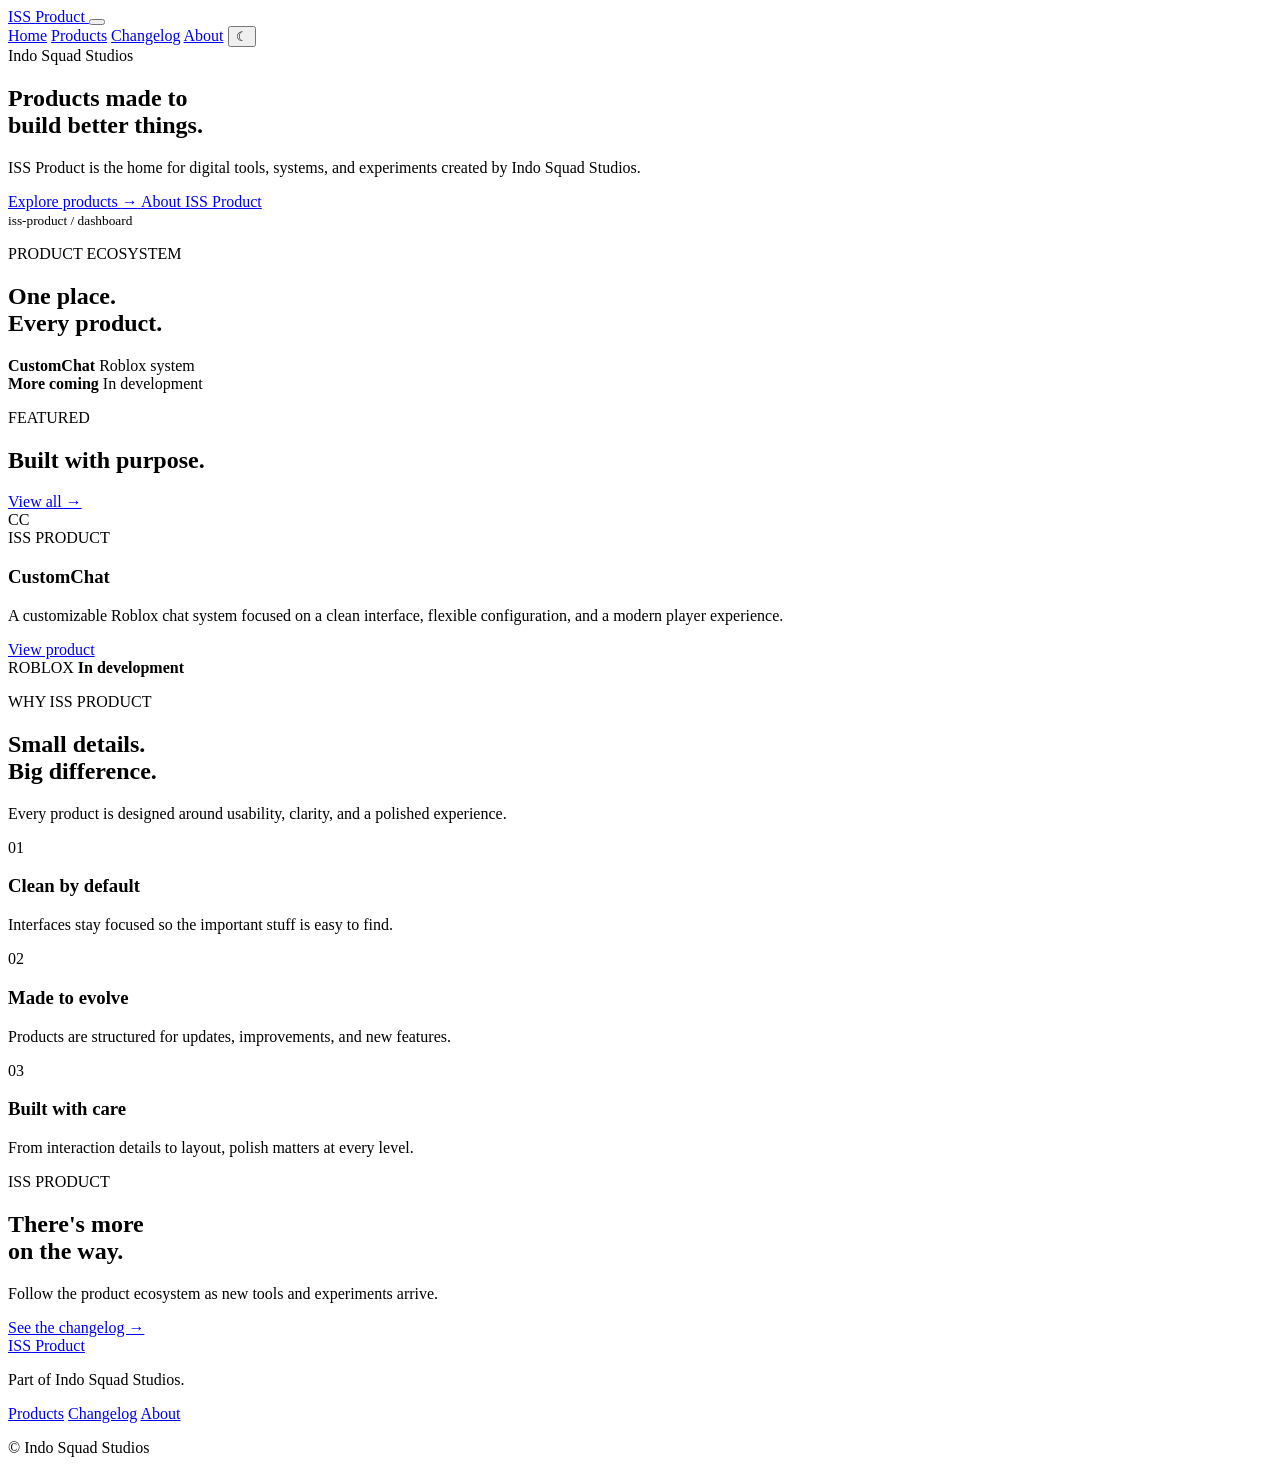
==== index.html @ 4d036f4a "Create index.html" ====
<!DOCTYPE html>
<html lang="en">
<head>
  <meta charset="UTF-8">
  <meta name="viewport" content="width=device-width, initial-scale=1.0">

  <meta
    name="description"
    content="ISS Product — digital products and tools by Indo Squad Studios."
  >

  <meta name="theme-color" content="#f5f5f7">

  <title>ISS Product — Indo Squad Studios</title>

  <link rel="preconnect" href="https://fonts.googleapis.com">
  <link rel="preconnect" href="https://fonts.gstatic.com" crossorigin>

  <link
    href="https://fonts.googleapis.com/css2?family=Inter:wght@400;500;600;700;800&display=swap"
    rel="stylesheet"
  >

  <link rel="stylesheet" href="css/style.css">
  <link rel="stylesheet" href="css/responsive.css">
</head>

<body>

<header class="site-header">
  <nav class="nav container">

    <a class="brand" href="index.html">
      <span class="brand-mark">ISS</span>
      <span>Product</span>
    </a>

    <button
      class="menu-toggle"
      id="menuToggle"
      aria-label="Toggle navigation"
      aria-expanded="false"
    >
      <span></span>
      <span></span>
    </button>

    <div class="nav-links" id="navLinks">
      <a class="active" href="index.html">Home</a>
      <a href="products.html">Products</a>
      <a href="changelog.html">Changelog</a>
      <a href="about.html">About</a>

      <button
        class="theme-toggle"
        id="themeToggle"
        aria-label="Toggle theme"
      >
        ☾
      </button>
    </div>

  </nav>
</header>


<main>

  <!-- HERO -->

  <section class="hero container">

    <div class="eyebrow">
      <span class="status-dot"></span>
      Indo Squad Studios
    </div>

    <h1>
      Products made to<br>
      <span class="gradient-text">build better things.</span>
    </h1>

    <p class="hero-copy">
      ISS Product is the home for digital tools, systems,
      and experiments created by Indo Squad Studios.
    </p>

    <div class="hero-actions">
      <a class="button primary" href="products.html">
        Explore products
        <span>→</span>
      </a>

      <a class="button secondary" href="about.html">
        About ISS Product
      </a>
    </div>


    <!-- FAKE APP WINDOW -->

    <div class="hero-window glass">

      <div class="window-bar">
        <span></span>
        <span></span>
        <span></span>

        <small>
          iss-product / dashboard
        </small>
      </div>

      <div class="window-content">

        <div>
          <p class="mini-label">
            PRODUCT ECOSYSTEM
          </p>

          <h2>
            One place.<br>
            Every product.
          </h2>
        </div>

        <div class="mini-grid">

          <div class="mini-card">
            <b>CustomChat</b>
            <span>Roblox system</span>
          </div>

          <div class="mini-card">
            <b>More coming</b>
            <span>In development</span>
          </div>

        </div>

      </div>

    </div>

  </section>


  <!-- FEATURED -->

  <section class="section container">

    <div class="section-heading">

      <div>
        <p class="mini-label">
          FEATURED
        </p>

        <h2>
          Built with purpose.
        </h2>
      </div>

      <a class="text-link" href="products.html">
        View all →
      </a>

    </div>


    <article class="featured-card glass">

      <div class="product-icon purple">
        CC
      </div>

      <div class="featured-info">

        <div class="badge">
          ISS PRODUCT
        </div>

        <h3>
          CustomChat
        </h3>

        <p>
          A customizable Roblox chat system focused on
          a clean interface, flexible configuration,
          and a modern player experience.
        </p>

        <a
          class="button small primary"
          href="products.html#customchat"
        >
          View product
        </a>

      </div>

      <div class="featured-meta">
        <span>ROBLOX</span>
        <strong>In development</strong>
      </div>

    </article>

  </section>


  <!-- FEATURES -->

  <section class="section soft-section">

    <div class="container">

      <div class="center-heading">

        <p class="mini-label">
          WHY ISS PRODUCT
        </p>

        <h2>
          Small details.<br>
          Big difference.
        </h2>

        <p>
          Every product is designed around usability,
          clarity, and a polished experience.
        </p>

      </div>


      <div class="feature-grid">

        <div class="feature-card">
          <span class="feature-number">
            01
          </span>

          <h3>
            Clean by default
          </h3>

          <p>
            Interfaces stay focused so the important
            stuff is easy to find.
          </p>
        </div>


        <div class="feature-card">
          <span class="feature-number">
            02
          </span>

          <h3>
            Made to evolve
          </h3>

          <p>
            Products are structured for updates,
            improvements, and new features.
          </p>
        </div>


        <div class="feature-card">
          <span class="feature-number">
            03
          </span>

          <h3>
            Built with care
          </h3>

          <p>
            From interaction details to layout,
            polish matters at every level.
          </p>
        </div>

      </div>

    </div>

  </section>


  <!-- CTA -->

  <section class="cta container">

    <div class="cta-card">

      <p class="mini-label">
        ISS PRODUCT
      </p>

      <h2>
        There's more<br>
        on the way.
      </h2>

      <p>
        Follow the product ecosystem as new tools
        and experiments arrive.
      </p>

      <a class="button primary" href="changelog.html">
        See the changelog →
      </a>

    </div>

  </section>

</main>


<footer class="footer">

  <div class="container footer-inner">

    <div>
      <a class="brand" href="index.html">
        <span class="brand-mark">ISS</span>
        <span>Product</span>
      </a>

      <p>
        Part of Indo Squad Studios.
      </p>
    </div>


    <div class="footer-links">
      <a href="products.html">Products</a>
      <a href="changelog.html">Changelog</a>
      <a href="about.html">About</a>
    </div>


    <p class="copyright">
      © <span class="year"></span>
      Indo Squad Studios
    </p>

  </div>

</footer>


<script src="js/main.js"></script>

</body>
</html>
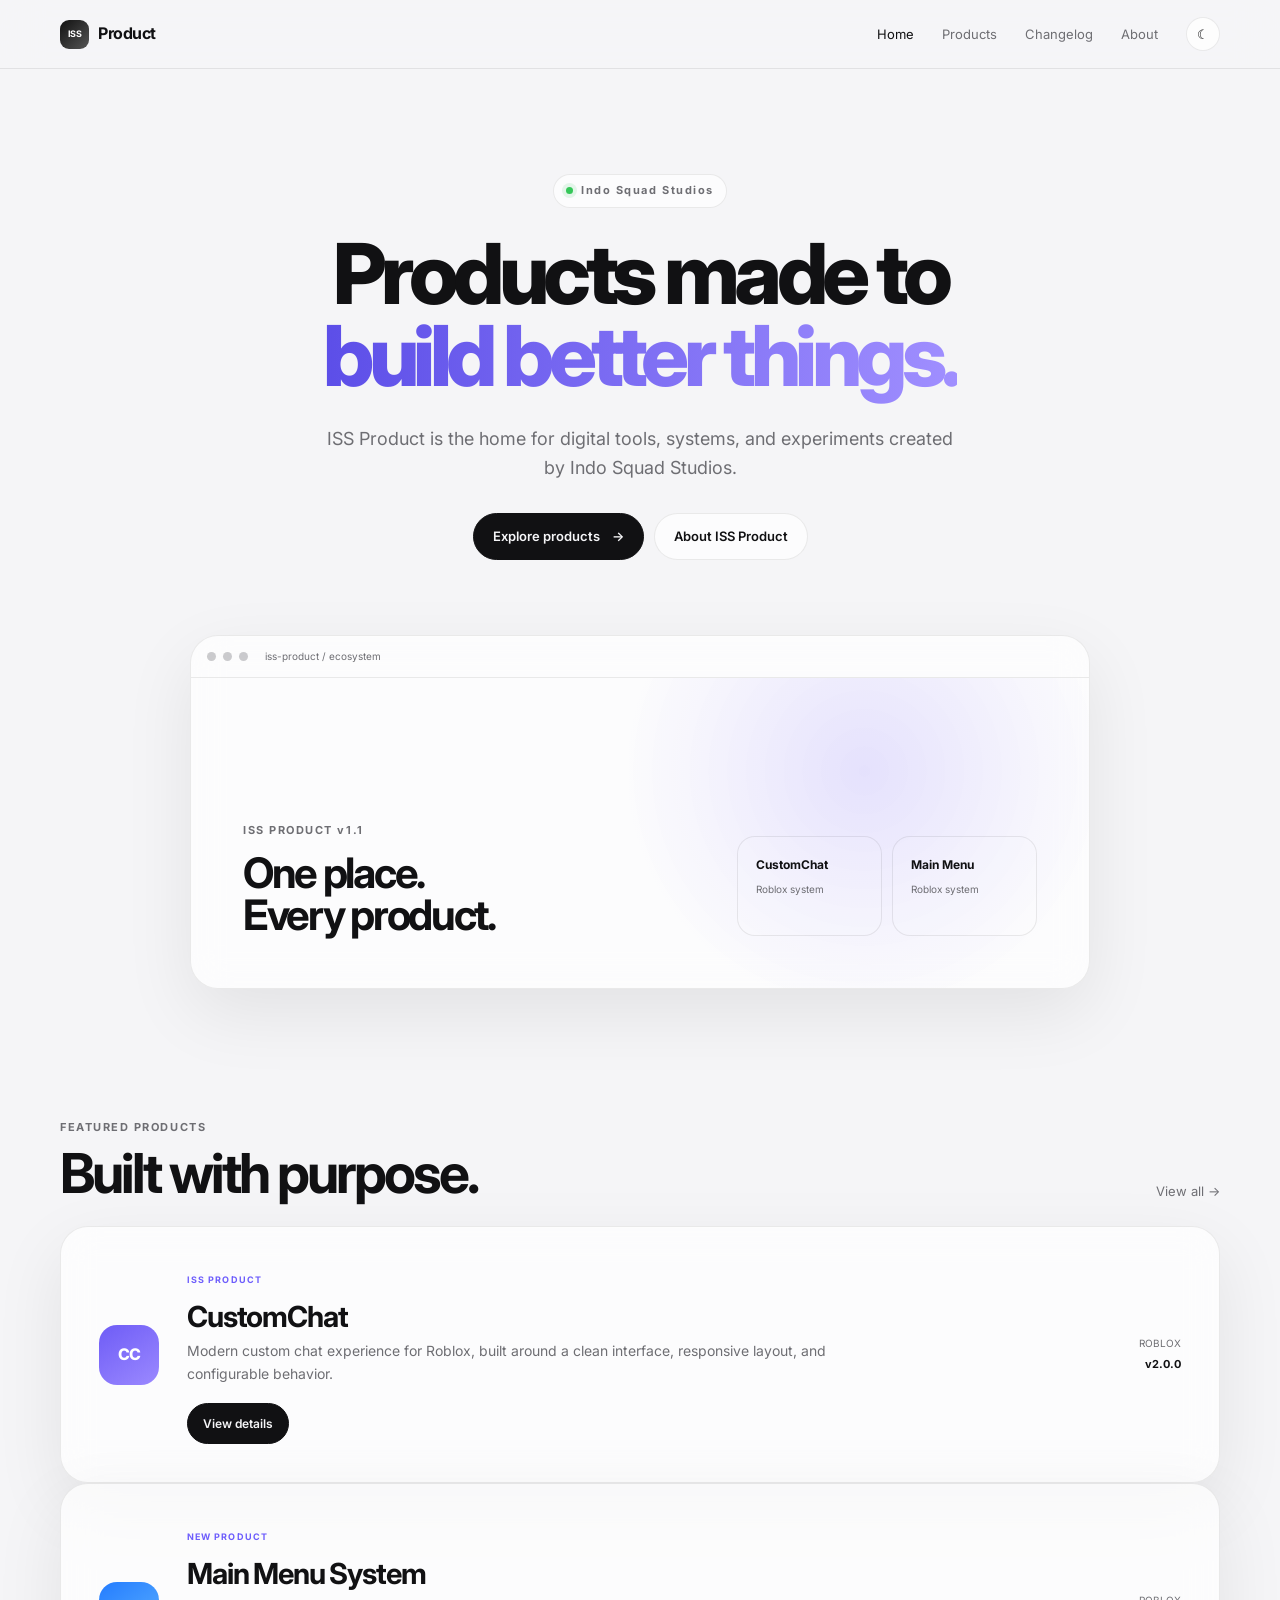
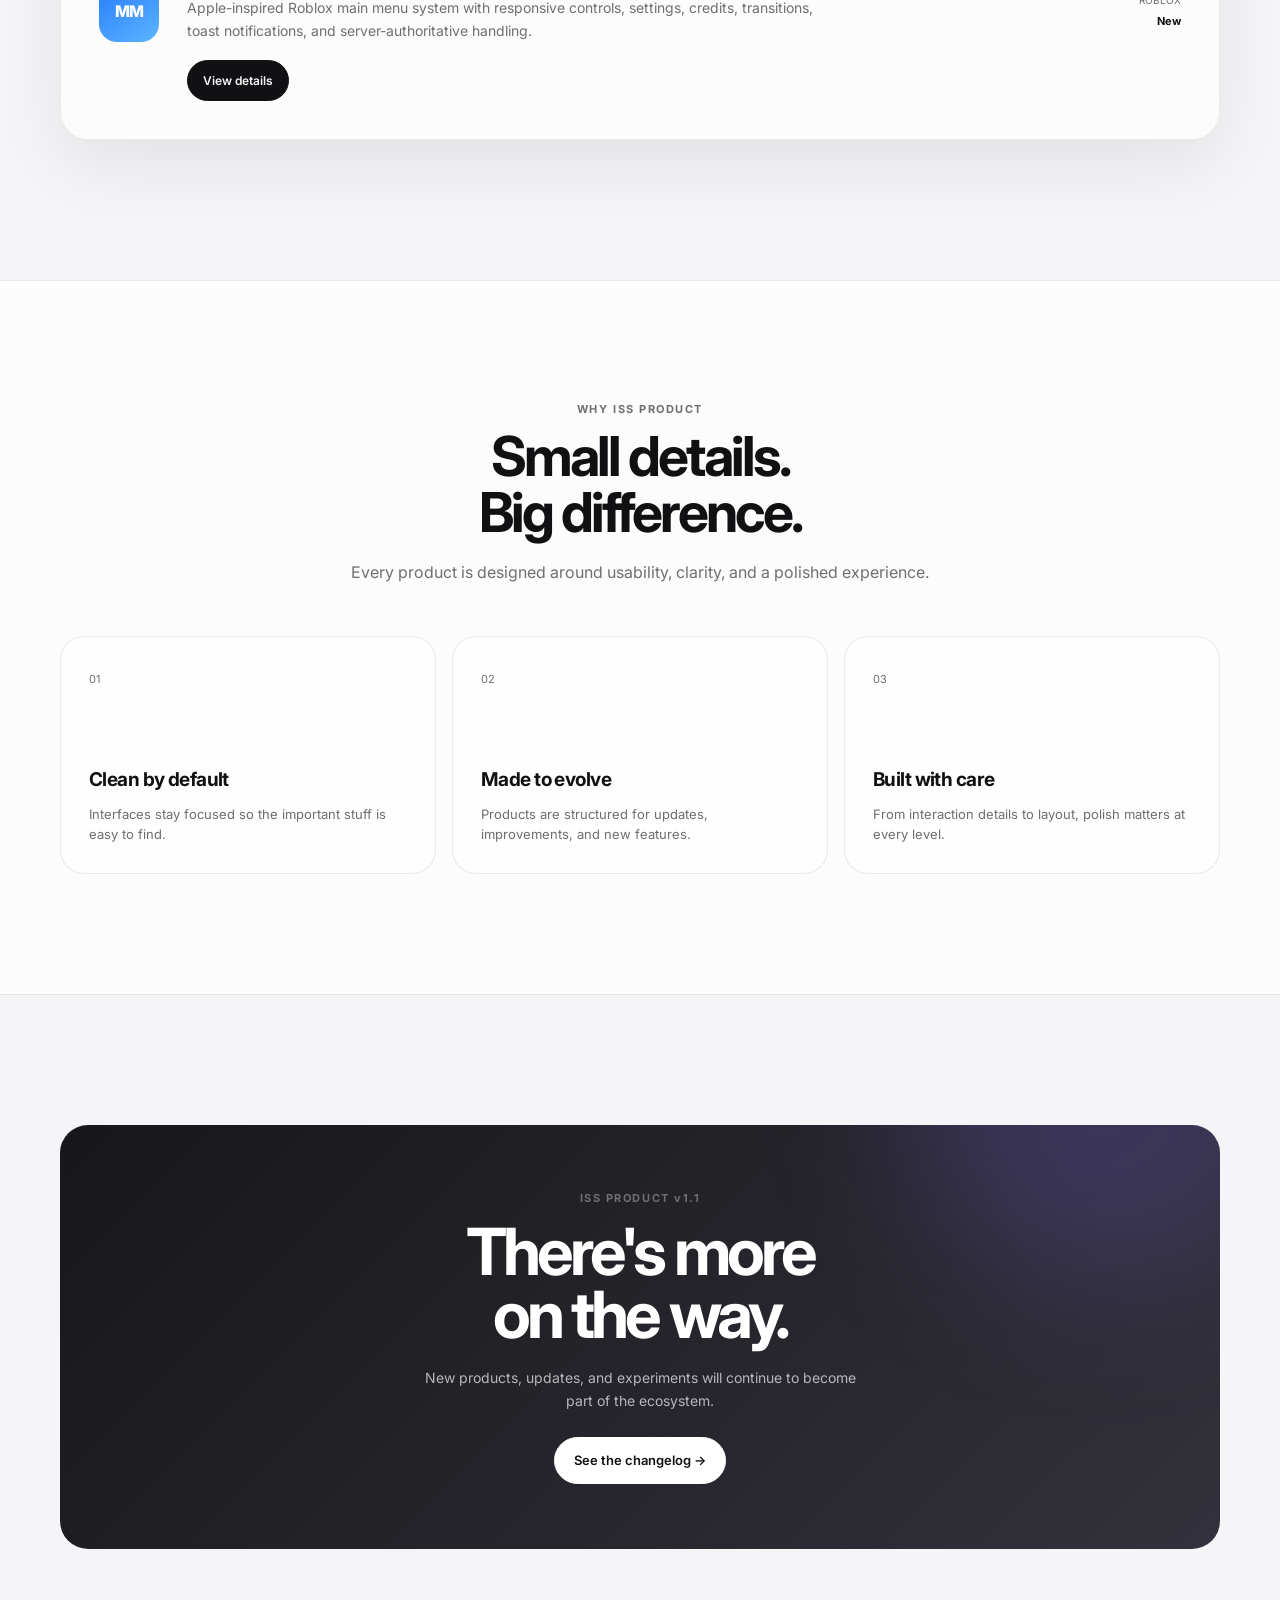
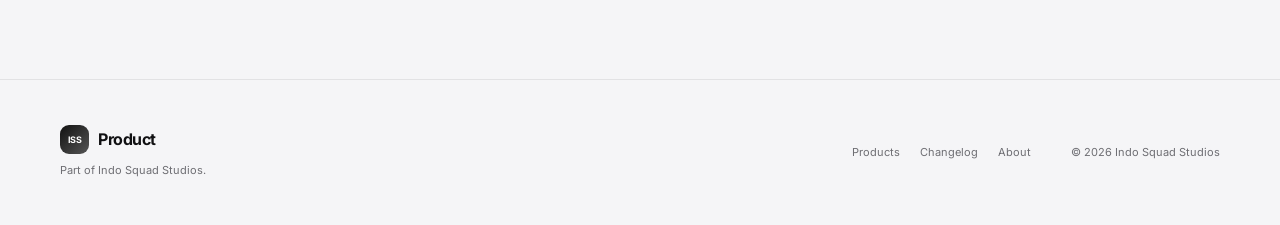
==== commit 499b16c3: "Update index.html with accessibility improvements" ====
--- a/index.html
+++ b/index.html
@@ -1,6 +1,7 @@
 <!DOCTYPE html>
 <html lang="en">
 <head>
+
   <meta charset="UTF-8">
   <meta name="viewport" content="width=device-width, initial-scale=1.0">
 
@@ -13,6 +14,8 @@
 
   <title>ISS Product — Indo Squad Studios</title>
 
+  <link rel="icon" type="image/svg+xml" href="favicon.svg">
+
   <link rel="preconnect" href="https://fonts.googleapis.com">
   <link rel="preconnect" href="https://fonts.gstatic.com" crossorigin>
 
@@ -23,17 +26,27 @@
 
   <link rel="stylesheet" href="css/style.css">
   <link rel="stylesheet" href="css/responsive.css">
+
 </head>
 
 <body>
 
 <header class="site-header">
+
   <nav class="nav container">
 
-    <a class="brand" href="index.html">
-      <span class="brand-mark">ISS</span>
-      <span>Product</span>
+    <a class="brand" href="index.html" aria-label="ISS Product home">
+
+      <span class="brand-mark">
+        ISS
+      </span>
+
+      <span>
+        Product
+      </span>
+
     </a>
+
 
     <button
       class="menu-toggle"
@@ -45,11 +58,27 @@
       <span></span>
     </button>
 
+
     <div class="nav-links" id="navLinks">
-      <a class="active" href="index.html">Home</a>
-      <a href="products.html">Products</a>
-      <a href="changelog.html">Changelog</a>
-      <a href="about.html">About</a>
+
+      <a
+        class="active"
+        href="index.html"
+      >
+        Home
+      </a>
+
+      <a href="products.html">
+        Products
+      </a>
+
+      <a href="changelog.html">
+        Changelog
+      </a>
+
+      <a href="about.html">
+        About
+      </a>
 
       <button
         class="theme-toggle"
@@ -58,9 +87,11 @@
       >
         ☾
       </button>
+
     </div>
 
   </nav>
+
 </header>
 
 
@@ -71,69 +102,117 @@
   <section class="hero container">
 
     <div class="eyebrow">
+
       <span class="status-dot"></span>
+
       Indo Squad Studios
-    </div>
+
+    </div>
+
 
     <h1>
+
       Products made to<br>
-      <span class="gradient-text">build better things.</span>
+
+      <span class="gradient-text">
+        build better things.
+      </span>
+
     </h1>
 
+
     <p class="hero-copy">
-      ISS Product is the home for digital tools, systems,
-      and experiments created by Indo Squad Studios.
+
+      ISS Product is the home for digital tools,
+      systems, and experiments created by
+      Indo Squad Studios.
+
     </p>
 
+
     <div class="hero-actions">
-      <a class="button primary" href="products.html">
+
+      <a
+        class="button primary"
+        href="products.html"
+      >
         Explore products
-        <span>→</span>
-      </a>
-
-      <a class="button secondary" href="about.html">
+
+        <span>
+          →
+        </span>
+
+      </a>
+
+
+      <a
+        class="button secondary"
+        href="about.html"
+      >
         About ISS Product
       </a>
-    </div>
-
-
-    <!-- FAKE APP WINDOW -->
+
+    </div>
+
+
+    <!-- PRODUCT WINDOW -->
 
     <div class="hero-window glass">
 
       <div class="window-bar">
+
         <span></span>
         <span></span>
         <span></span>
 
         <small>
-          iss-product / dashboard
+          iss-product / ecosystem
         </small>
+
       </div>
 
+
       <div class="window-content">
 
         <div>
+
           <p class="mini-label">
-            PRODUCT ECOSYSTEM
+            ISS PRODUCT v1.1
           </p>
 
           <h2>
             One place.<br>
             Every product.
           </h2>
-        </div>
+
+        </div>
+
 
         <div class="mini-grid">
 
           <div class="mini-card">
-            <b>CustomChat</b>
-            <span>Roblox system</span>
+
+            <b>
+              CustomChat
+            </b>
+
+            <span>
+              Roblox system
+            </span>
+
           </div>
 
+
           <div class="mini-card">
-            <b>More coming</b>
-            <span>In development</span>
+
+            <b>
+              Main Menu
+            </b>
+
+            <span>
+              Roblox system
+            </span>
+
           </div>
 
         </div>
@@ -152,64 +231,140 @@
     <div class="section-heading">
 
       <div>
+
         <p class="mini-label">
-          FEATURED
+          FEATURED PRODUCTS
         </p>
 
         <h2>
           Built with purpose.
         </h2>
+
       </div>
 
-      <a class="text-link" href="products.html">
+
+      <a
+        class="text-link"
+        href="products.html"
+      >
         View all →
       </a>
 
     </div>
 
 
-    <article class="featured-card glass">
-
-      <div class="product-icon purple">
-        CC
-      </div>
-
-      <div class="featured-info">
-
-        <div class="badge">
-          ISS PRODUCT
-        </div>
-
-        <h3>
-          CustomChat
-        </h3>
-
-        <p>
-          A customizable Roblox chat system focused on
-          a clean interface, flexible configuration,
-          and a modern player experience.
-        </p>
-
-        <a
-          class="button small primary"
-          href="products.html#customchat"
-        >
-          View product
-        </a>
-
-      </div>
-
-      <div class="featured-meta">
-        <span>ROBLOX</span>
-        <strong>In development</strong>
-      </div>
-
-    </article>
+    <div class="featured-stack">
+
+
+      <!-- CUSTOMCHAT -->
+
+      <article class="featured-card glass">
+
+        <div class="product-icon purple">
+          CC
+        </div>
+
+
+        <div class="featured-info">
+
+          <div class="badge">
+            ISS PRODUCT
+          </div>
+
+          <h3>
+            CustomChat
+          </h3>
+
+          <p>
+            Modern custom chat experience for Roblox,
+            built around a clean interface, responsive
+            layout, and configurable behavior.
+          </p>
+
+
+          <a
+            class="button small primary"
+            href="info.html?product=customchat"
+          >
+            View details
+          </a>
+
+        </div>
+
+
+        <div class="featured-meta">
+
+          <span>
+            ROBLOX
+          </span>
+
+          <strong>
+            v2.0.0
+          </strong>
+
+        </div>
+
+      </article>
+
+
+      <!-- MAIN MENU -->
+
+      <article class="featured-card glass">
+
+        <div class="product-icon blue">
+          MM
+        </div>
+
+
+        <div class="featured-info">
+
+          <div class="badge">
+            NEW PRODUCT
+          </div>
+
+          <h3>
+            Main Menu System
+          </h3>
+
+          <p>
+            Apple-inspired Roblox main menu system with
+            responsive controls, settings, credits,
+            transitions, toast notifications, and
+            server-authoritative handling.
+          </p>
+
+
+          <a
+            class="button small primary"
+            href="info.html?product=main-menu"
+          >
+            View details
+          </a>
+
+        </div>
+
+
+        <div class="featured-meta">
+
+          <span>
+            ROBLOX
+          </span>
+
+          <strong>
+            New
+          </strong>
+
+        </div>
+
+      </article>
+
+
+    </div>
 
   </section>
 
 
-  <!-- FEATURES -->
+  <!-- PRINCIPLES -->
 
   <section class="section soft-section">
 
@@ -237,6 +392,7 @@
       <div class="feature-grid">
 
         <div class="feature-card">
+
           <span class="feature-number">
             01
           </span>
@@ -249,10 +405,12 @@
             Interfaces stay focused so the important
             stuff is easy to find.
           </p>
+
         </div>
 
 
         <div class="feature-card">
+
           <span class="feature-number">
             02
           </span>
@@ -265,10 +423,12 @@
             Products are structured for updates,
             improvements, and new features.
           </p>
+
         </div>
 
 
         <div class="feature-card">
+
           <span class="feature-number">
             03
           </span>
@@ -281,6 +441,7 @@
             From interaction details to layout,
             polish matters at every level.
           </p>
+
         </div>
 
       </div>
@@ -297,7 +458,7 @@
     <div class="cta-card">
 
       <p class="mini-label">
-        ISS PRODUCT
+        ISS PRODUCT v1.1
       </p>
 
       <h2>
@@ -306,11 +467,14 @@
       </h2>
 
       <p>
-        Follow the product ecosystem as new tools
-        and experiments arrive.
+        New products, updates, and experiments
+        will continue to become part of the ecosystem.
       </p>
 
-      <a class="button primary" href="changelog.html">
+      <a
+        class="button primary"
+        href="changelog.html"
+      >
         See the changelog →
       </a>
 
@@ -326,27 +490,52 @@
   <div class="container footer-inner">
 
     <div>
-      <a class="brand" href="index.html">
-        <span class="brand-mark">ISS</span>
-        <span>Product</span>
+
+      <a
+        class="brand"
+        href="index.html"
+      >
+
+        <span class="brand-mark">
+          ISS
+        </span>
+
+        <span>
+          Product
+        </span>
+
       </a>
 
       <p>
         Part of Indo Squad Studios.
       </p>
+
     </div>
 
 
     <div class="footer-links">
-      <a href="products.html">Products</a>
-      <a href="changelog.html">Changelog</a>
-      <a href="about.html">About</a>
+
+      <a href="products.html">
+        Products
+      </a>
+
+      <a href="changelog.html">
+        Changelog
+      </a>
+
+      <a href="about.html">
+        About
+      </a>
+
     </div>
 
 
     <p class="copyright">
-      © <span class="year"></span>
+
+      ©
+      <span class="year"></span>
       Indo Squad Studios
+
     </p>
 
   </div>
--- a/css/style.css
+++ b/css/style.css
@@ -0,0 +1,1435 @@
+:root {
+  --bg: #f5f5f7;
+  --surface: rgba(255, 255, 255, 0.72);
+  --surface-solid: #ffffff;
+
+  --text: #111113;
+  --muted: #6e6e73;
+
+  --line: rgba(0, 0, 0, 0.08);
+
+  --accent: #6d5dfc;
+  --accent-2: #8e7cff;
+
+  --shadow:
+    0 24px 70px rgba(0, 0, 0, 0.08);
+
+  --radius: 28px;
+
+  --max: 1160px;
+}
+
+
+[data-theme="dark"] {
+  --bg: #09090b;
+  --surface: rgba(25, 25, 29, 0.72);
+  --surface-solid: #18181c;
+
+  --text: #f5f5f7;
+  --muted: #a1a1aa;
+
+  --line: rgba(255, 255, 255, 0.09);
+
+  --shadow:
+    0 24px 70px rgba(0, 0, 0, 0.3);
+}
+
+
+* {
+  box-sizing: border-box;
+  margin: 0;
+  padding: 0;
+}
+
+
+html {
+  scroll-behavior: smooth;
+}
+
+
+body {
+  font-family:
+    Inter,
+    -apple-system,
+    BlinkMacSystemFont,
+    "Segoe UI",
+    sans-serif;
+
+  background: var(--bg);
+  color: var(--text);
+
+  line-height: 1.6;
+
+  transition:
+    background 0.25s ease,
+    color 0.25s ease;
+}
+
+
+a {
+  color: inherit;
+  text-decoration: none;
+}
+
+
+button,
+input {
+  font: inherit;
+}
+
+
+.container {
+  width: min(
+    calc(100% - 48px),
+    var(--max)
+  );
+
+  margin-inline: auto;
+}
+
+
+/* NAVBAR */
+
+.site-header {
+  position: sticky;
+  top: 0;
+  z-index: 20;
+
+  background:
+    color-mix(
+      in srgb,
+      var(--bg) 76%,
+      transparent
+    );
+
+  backdrop-filter: blur(22px);
+  -webkit-backdrop-filter: blur(22px);
+
+  border-bottom: 1px solid var(--line);
+}
+
+
+.nav {
+  height: 68px;
+
+  display: flex;
+  align-items: center;
+  justify-content: space-between;
+}
+
+
+.brand {
+  display: inline-flex;
+  align-items: center;
+
+  gap: 9px;
+
+  font-weight: 700;
+
+  letter-spacing: -0.03em;
+}
+
+
+.brand-mark {
+  width: 29px;
+  height: 29px;
+
+  display: grid;
+  place-items: center;
+
+  border-radius: 9px;
+
+  color: white;
+
+  font-size: 9px;
+
+  letter-spacing: -0.04em;
+
+  background:
+    linear-gradient(
+      135deg,
+      #111,
+      #555
+    );
+}
+
+
+.nav-links {
+  display: flex;
+  align-items: center;
+
+  gap: 28px;
+
+  font-size: 13px;
+
+  color: var(--muted);
+}
+
+
+.nav-links a {
+  transition: color 0.2s;
+}
+
+
+.nav-links a:hover,
+.nav-links a.active {
+  color: var(--text);
+}
+
+
+.theme-toggle {
+  width: 34px;
+  height: 34px;
+
+  border: 1px solid var(--line);
+
+  border-radius: 50%;
+
+  background: var(--surface);
+
+  color: var(--text);
+
+  cursor: pointer;
+}
+
+
+.menu-toggle {
+  display: none;
+
+  border: 0;
+
+  background: none;
+
+  width: 38px;
+  height: 38px;
+
+  cursor: pointer;
+}
+
+
+.menu-toggle span {
+  display: block;
+
+  width: 20px;
+  height: 2px;
+
+  background: var(--text);
+
+  margin: 5px auto;
+
+  border-radius: 4px;
+}
+
+
+/* HERO */
+
+.hero {
+  padding-top: 105px;
+
+  text-align: center;
+}
+
+
+.eyebrow,
+.mini-label {
+  font-size: 11px;
+
+  font-weight: 700;
+
+  letter-spacing: 0.14em;
+
+  color: var(--muted);
+}
+
+
+.eyebrow {
+  display: inline-flex;
+
+  align-items: center;
+
+  gap: 8px;
+
+  padding: 7px 12px;
+
+  border: 1px solid var(--line);
+
+  border-radius: 99px;
+
+  background: var(--surface);
+}
+
+
+.status-dot {
+  width: 7px;
+  height: 7px;
+
+  border-radius: 50%;
+
+  background: #35c759;
+
+  box-shadow:
+    0 0 0 4px
+    rgba(52, 199, 89, 0.12);
+}
+
+
+.hero h1 {
+  margin-top: 25px;
+
+  font-size:
+    clamp(
+      48px,
+      7vw,
+      84px
+    );
+
+  line-height: 0.98;
+
+  letter-spacing: -0.065em;
+
+  font-weight: 800;
+}
+
+
+.gradient-text {
+  background:
+    linear-gradient(
+      90deg,
+      #5c4ee8,
+      #a08fff
+    );
+
+  -webkit-background-clip: text;
+  background-clip: text;
+
+  color: transparent;
+}
+
+
+.hero-copy {
+  max-width: 650px;
+
+  margin: 28px auto 0;
+
+  font-size: 18px;
+
+  color: var(--muted);
+}
+
+
+.hero-actions {
+  display: flex;
+
+  justify-content: center;
+
+  gap: 10px;
+
+  margin-top: 30px;
+
+  flex-wrap: wrap;
+}
+
+
+/* BUTTON */
+
+.button {
+  display: inline-flex;
+
+  align-items: center;
+  justify-content: center;
+
+  gap: 12px;
+
+  padding: 12px 19px;
+
+  border-radius: 99px;
+
+  font-size: 13px;
+
+  font-weight: 600;
+
+  border: 1px solid var(--line);
+
+  transition:
+    transform 0.2s,
+    box-shadow 0.2s;
+}
+
+
+.button:hover {
+  transform: translateY(-2px);
+
+  box-shadow:
+    0 10px 25px
+    rgba(0, 0, 0, 0.09);
+}
+
+
+.button.primary {
+  background: var(--text);
+
+  color: var(--bg);
+
+  border-color: var(--text);
+}
+
+
+.button.secondary {
+  background: var(--surface);
+}
+
+
+.button.small {
+  padding: 10px 15px;
+
+  margin-top: 18px;
+
+  font-size: 12px;
+}
+
+
+/* GLASS */
+
+.glass {
+  background: var(--surface);
+
+  border: 1px solid var(--line);
+
+  box-shadow: var(--shadow);
+
+  backdrop-filter: blur(18px);
+  -webkit-backdrop-filter: blur(18px);
+}
+
+
+/* HERO WINDOW */
+
+.hero-window {
+  max-width: 900px;
+
+  margin: 75px auto 0;
+
+  border-radius: var(--radius);
+
+  overflow: hidden;
+
+  text-align: left;
+}
+
+
+.window-bar {
+  height: 42px;
+
+  display: flex;
+
+  align-items: center;
+
+  gap: 7px;
+
+  padding: 0 16px;
+
+  border-bottom: 1px solid var(--line);
+}
+
+
+.window-bar > span {
+  width: 9px;
+  height: 9px;
+
+  border-radius: 50%;
+
+  background: var(--muted);
+
+  opacity: 0.35;
+}
+
+
+.window-bar small {
+  margin-left: 10px;
+
+  color: var(--muted);
+
+  font-size: 10px;
+}
+
+
+.window-content {
+  min-height: 310px;
+
+  padding: 52px;
+
+  display: flex;
+
+  align-items: flex-end;
+
+  justify-content: space-between;
+
+  gap: 30px;
+
+  background:
+    radial-gradient(
+      circle at 75% 30%,
+      rgba(120, 100, 255, 0.18),
+      transparent 34%
+    );
+}
+
+
+.window-content h2 {
+  font-size: 42px;
+
+  line-height: 1;
+
+  letter-spacing: -0.055em;
+
+  margin-top: 12px;
+}
+
+
+.mini-grid {
+  display: grid;
+
+  grid-template-columns:
+    repeat(2, 145px);
+
+  gap: 10px;
+}
+
+
+.mini-card {
+  padding: 18px;
+
+  min-height: 100px;
+
+  border: 1px solid var(--line);
+
+  border-radius: 18px;
+
+  background: rgba(255, 255, 255, 0.04);
+}
+
+
+.mini-card b,
+.mini-card span {
+  display: block;
+}
+
+
+.mini-card b {
+  font-size: 12px;
+}
+
+
+.mini-card span {
+  font-size: 10px;
+
+  color: var(--muted);
+
+  margin-top: 7px;
+}
+
+
+/* SECTIONS */
+
+.section {
+  padding-top: 130px;
+
+  padding-bottom: 10px;
+}
+
+
+.section-heading {
+  display: flex;
+
+  justify-content: space-between;
+
+  align-items: end;
+
+  margin-bottom: 25px;
+}
+
+
+.section-heading h2,
+.center-heading h2,
+.about-copy h2 {
+  font-size:
+    clamp(
+      34px,
+      5vw,
+      55px
+    );
+
+  letter-spacing: -0.055em;
+
+  line-height: 1.02;
+
+  margin-top: 9px;
+}
+
+
+.text-link {
+  font-size: 13px;
+
+  color: var(--muted);
+}
+
+
+/* FEATURED */
+
+.featured-card {
+  border-radius: var(--radius);
+
+  padding: 38px;
+
+  display: grid;
+
+  grid-template-columns:
+    auto 1fr auto;
+
+  align-items: center;
+
+  gap: 28px;
+}
+
+
+.product-icon {
+  width: 60px;
+  height: 60px;
+
+  border-radius: 18px;
+
+  display: grid;
+  place-items: center;
+
+  font-weight: 800;
+
+  letter-spacing: -0.06em;
+
+  color: white;
+
+  flex: 0 0 auto;
+}
+
+
+.product-icon.purple {
+  background:
+    linear-gradient(
+      145deg,
+      #6e5cf6,
+      #9b89ff
+    );
+}
+
+
+.product-icon.blue {
+  background:
+    linear-gradient(
+      145deg,
+      #247cff,
+      #5eb4ff
+    );
+}
+
+
+.product-icon.gray {
+  background:
+    linear-gradient(
+      145deg,
+      #555,
+      #888
+    );
+}
+
+
+.badge {
+  display: inline-block;
+
+  font-size: 9px;
+
+  font-weight: 700;
+
+  letter-spacing: 0.12em;
+
+  color: var(--accent);
+}
+
+
+.featured-info h3 {
+  font-size: 29px;
+
+  letter-spacing: -0.04em;
+
+  margin-top: 3px;
+}
+
+
+.featured-info p {
+  max-width: 650px;
+
+  color: var(--muted);
+
+  font-size: 14px;
+}
+
+
+.featured-meta {
+  text-align: right;
+
+  font-size: 10px;
+
+  color: var(--muted);
+}
+
+
+.featured-meta strong {
+  display: block;
+
+  margin-top: 5px;
+
+  color: var(--text);
+
+  font-size: 11px;
+}
+
+
+/* SOFT SECTION */
+
+.soft-section {
+  margin-top: 130px;
+
+  padding-top: 120px;
+
+  padding-bottom: 120px;
+
+  background: var(--surface);
+
+  border-block: 1px solid var(--line);
+}
+
+
+.center-heading {
+  text-align: center;
+
+  max-width: 650px;
+
+  margin:
+    0 auto 50px;
+}
+
+
+.center-heading > p:last-child {
+  color: var(--muted);
+
+  margin-top: 20px;
+}
+
+
+.feature-grid {
+  display: grid;
+
+  grid-template-columns:
+    repeat(3, 1fr);
+
+  gap: 16px;
+}
+
+
+.feature-card {
+  min-height: 230px;
+
+  padding: 28px;
+
+  border: 1px solid var(--line);
+
+  border-radius: 24px;
+
+  background:
+    color-mix(
+      in srgb,
+      var(--surface-solid) 55%,
+      transparent
+    );
+}
+
+
+.feature-number {
+  font-size: 11px;
+
+  color: var(--muted);
+}
+
+
+.feature-card h3 {
+  margin-top: 75px;
+
+  font-size: 19px;
+
+  letter-spacing: -0.03em;
+}
+
+
+.feature-card p {
+  color: var(--muted);
+
+  font-size: 13px;
+
+  margin-top: 8px;
+}
+
+
+/* CTA */
+
+.cta {
+  padding-top: 130px;
+
+  padding-bottom: 130px;
+}
+
+
+.cta-card {
+  border-radius: var(--radius);
+
+  padding: 65px;
+
+  text-align: center;
+
+  background:
+    linear-gradient(
+      135deg,
+      #171719,
+      #33313b
+    );
+
+  color: white;
+
+  overflow: hidden;
+
+  position: relative;
+}
+
+
+.cta-card::before {
+  content: "";
+
+  position: absolute;
+
+  width: 400px;
+  height: 400px;
+
+  border-radius: 50%;
+
+  background:
+    rgba(130, 110, 255, 0.2);
+
+  filter: blur(70px);
+
+  top: -240px;
+  right: -80px;
+}
+
+
+.cta-card > * {
+  position: relative;
+}
+
+
+.cta-card h2 {
+  font-size:
+    clamp(
+      42px,
+      6vw,
+      65px
+    );
+
+  line-height: 0.98;
+
+  letter-spacing: -0.06em;
+
+  margin: 12px 0 20px;
+}
+
+
+.cta-card > p:not(.mini-label) {
+  color: #b7b7bd;
+
+  max-width: 450px;
+
+  margin:
+    auto auto 25px;
+
+  font-size: 14px;
+}
+
+
+.cta-card .button.primary {
+  background: white;
+
+  color: #111;
+
+  border-color: white;
+}
+
+
+/* FOOTER */
+
+.footer {
+  border-top: 1px solid var(--line);
+
+  padding: 45px 0;
+}
+
+
+.footer-inner {
+  display: grid;
+
+  grid-template-columns:
+    1fr auto auto;
+
+  align-items: center;
+
+  gap: 40px;
+}
+
+
+.footer p {
+  color: var(--muted);
+
+  font-size: 11px;
+
+  margin-top: 8px;
+}
+
+
+.footer-links {
+  display: flex;
+
+  gap: 20px;
+
+  font-size: 11px;
+
+  color: var(--muted);
+}
+
+
+.copyright {
+  margin-top: 0 !important;
+}
+
+
+/* PAGE HERO */
+
+.page-hero {
+  padding-top: 105px;
+
+  padding-bottom: 40px;
+}
+
+
+.page-hero h1 {
+  font-size:
+    clamp(
+      52px,
+      8vw,
+      88px
+    );
+
+  line-height: 0.95;
+
+  letter-spacing: -0.07em;
+
+  margin-top: 12px;
+}
+
+
+.page-hero > p:last-child {
+  max-width: 620px;
+
+  color: var(--muted);
+
+  margin-top: 22px;
+
+  font-size: 17px;
+}
+
+
+/* PRODUCTS */
+
+.product-toolbar {
+  display: flex;
+
+  align-items: center;
+
+  justify-content: space-between;
+
+  gap: 20px;
+
+  margin-bottom: 28px;
+}
+
+
+.filters {
+  display: flex;
+
+  gap: 7px;
+
+  flex-wrap: wrap;
+}
+
+
+.filter {
+  border: 1px solid var(--line);
+
+  background: transparent;
+
+  color: var(--muted);
+
+  border-radius: 99px;
+
+  padding: 8px 13px;
+
+  cursor: pointer;
+
+  font-size: 11px;
+}
+
+
+.filter.active {
+  background: var(--text);
+
+  color: var(--bg);
+
+  border-color: var(--text);
+}
+
+
+.search-box {
+  display: flex;
+
+  align-items: center;
+
+  gap: 8px;
+
+  width: 220px;
+
+  border: 1px solid var(--line);
+
+  background: var(--surface);
+
+  border-radius: 99px;
+
+  padding: 9px 13px;
+
+  color: var(--muted);
+}
+
+
+.search-box input {
+  width: 100%;
+
+  border: 0;
+
+  outline: 0;
+
+  background: transparent;
+
+  color: var(--text);
+
+  font-size: 11px;
+}
+
+
+.products-grid {
+  display: grid;
+
+  grid-template-columns:
+    repeat(3, 1fr);
+
+  gap: 16px;
+}
+
+
+.product-card {
+  padding: 28px;
+
+  border-radius: 24px;
+
+  min-height: 310px;
+
+  display: flex;
+
+  flex-direction: column;
+
+  transition:
+    transform 0.2s,
+    opacity 0.2s;
+}
+
+
+.product-card:hover {
+  transform: translateY(-4px);
+}
+
+
+.product-top {
+  display: flex;
+
+  justify-content: space-between;
+
+  align-items: start;
+}
+
+
+.product-card .product-icon {
+  width: 52px;
+  height: 52px;
+
+  border-radius: 15px;
+}
+
+
+.status {
+  font-size: 9px;
+
+  padding: 5px 8px;
+
+  border-radius: 99px;
+
+  background:
+    rgba(255, 159, 10, 0.12);
+
+  color: #b76b00;
+}
+
+
+.status.live {
+  background:
+    rgba(52, 199, 89, 0.12);
+
+  color: #248a3d;
+}
+
+
+.product-category {
+  font-size: 9px;
+
+  font-weight: 700;
+
+  letter-spacing: 0.13em;
+
+  color: var(--muted);
+
+  margin-top: 35px;
+}
+
+
+.product-card h2 {
+  font-size: 24px;
+
+  letter-spacing: -0.045em;
+
+  margin-top: 3px;
+}
+
+
+.product-card > p:not(.product-category) {
+  font-size: 12px;
+
+  color: var(--muted);
+
+  margin-top: 7px;
+}
+
+
+.product-bottom {
+  margin-top: auto;
+
+  padding-top: 25px;
+
+  display: flex;
+
+  justify-content: space-between;
+
+  font-size: 10px;
+
+  color: var(--muted);
+}
+
+
+.product-bottom a {
+  color: var(--text);
+}
+
+
+.empty-state {
+  text-align: center;
+
+  padding: 60px;
+
+  color: var(--muted);
+}
+
+
+/* DETAILS */
+
+.detail-panel {
+  border-radius: var(--radius);
+
+  padding: 45px;
+
+  display: grid;
+
+  grid-template-columns:
+    1fr 360px;
+
+  gap: 50px;
+}
+
+
+.detail-panel h2 {
+  font-size: 42px;
+
+  letter-spacing: -0.055em;
+
+  margin-top: 8px;
+}
+
+
+.detail-panel > div:first-child > p:last-child {
+  color: var(--muted);
+
+  max-width: 620px;
+
+  margin-top: 15px;
+}
+
+
+.detail-list > div {
+  display: flex;
+
+  justify-content: space-between;
+
+  padding: 14px 0;
+
+  border-bottom: 1px solid var(--line);
+
+  font-size: 11px;
+}
+
+
+.detail-list span {
+  color: var(--muted);
+}
+
+
+/* CHANGELOG */
+
+.timeline {
+  max-width: 850px;
+
+  margin: auto;
+
+  position: relative;
+}
+
+
+.timeline::before {
+  content: "";
+
+  position: absolute;
+
+  left: 8px;
+
+  top: 0;
+
+  bottom: 0;
+
+  width: 1px;
+
+  background: var(--line);
+}
+
+
+.timeline-item {
+  position: relative;
+
+  padding-left: 45px;
+
+  padding-bottom: 65px;
+}
+
+
+.timeline-dot {
+  position: absolute;
+
+  left: 3px;
+
+  top: 3px;
+
+  width: 11px;
+  height: 11px;
+
+  border-radius: 50%;
+
+  background: var(--text);
+
+  box-shadow:
+    0 0 0 5px var(--bg);
+}
+
+
+.timeline-date {
+  font-size: 11px;
+
+  font-weight: 700;
+
+  color: var(--muted);
+
+  margin-bottom: 12px;
+}
+
+
+.timeline-content {
+  border-radius: 24px;
+
+  padding: 30px;
+}
+
+
+.version {
+  display: inline-block;
+
+  font-size: 10px;
+
+  font-weight: 700;
+
+  color: var(--accent);
+}
+
+
+.timeline-content h2 {
+  font-size: 25px;
+
+  letter-spacing: -0.04em;
+
+  margin-top: 5px;
+}
+
+
+.timeline-content p,
+.timeline-content li {
+  color: var(--muted);
+
+  font-size: 13px;
+}
+
+
+.timeline-content ul {
+  margin:
+    15px 0 0 18px;
+}
+
+
+/* ABOUT */
+
+.about-grid {
+  display: grid;
+
+  grid-template-columns:
+    1.2fr 0.8fr;
+
+  gap: 70px;
+
+  align-items: center;
+}
+
+
+.about-copy > p:not(.mini-label) {
+  color: var(--muted);
+
+  max-width: 650px;
+
+  margin-top: 20px;
+
+  font-size: 14px;
+}
+
+
+.about-stat {
+  border-radius: var(--radius);
+
+  display: grid;
+
+  grid-template-columns:
+    1fr 1fr;
+
+  overflow: hidden;
+}
+
+
+.about-stat div {
+  padding: 34px 28px;
+
+  border: 1px solid var(--line);
+}
+
+
+.about-stat strong {
+  display: block;
+
+  font-size: 28px;
+
+  letter-spacing: -0.04em;
+}
+
+
+.about-stat span {
+  font-size: 10px;
+
+  color: var(--muted);
+}
+
+
+/* ANIMATION */
+
+@media (prefers-reduced-motion: no-preference) {
+
+  .hero > *,
+  .page-hero > *,
+  .product-card,
+  .feature-card {
+
+    animation:
+      rise 0.65s both;
+  }
+
+
+  .hero > *:nth-child(2) {
+    animation-delay: 0.06s;
+  }
+
+
+  .hero > *:nth-child(3) {
+    animation-delay: 0.12s;
+  }
+
+
+  .hero > *:nth-child(4) {
+    animation-delay: 0.18s;
+  }
+
+
+  @keyframes rise {
+
+    from {
+      opacity: 0;
+      transform: translateY(14px);
+    }
+
+    to {
+      opacity: 1;
+      transform: translateY(0);
+    }
+
+  }
+
+}
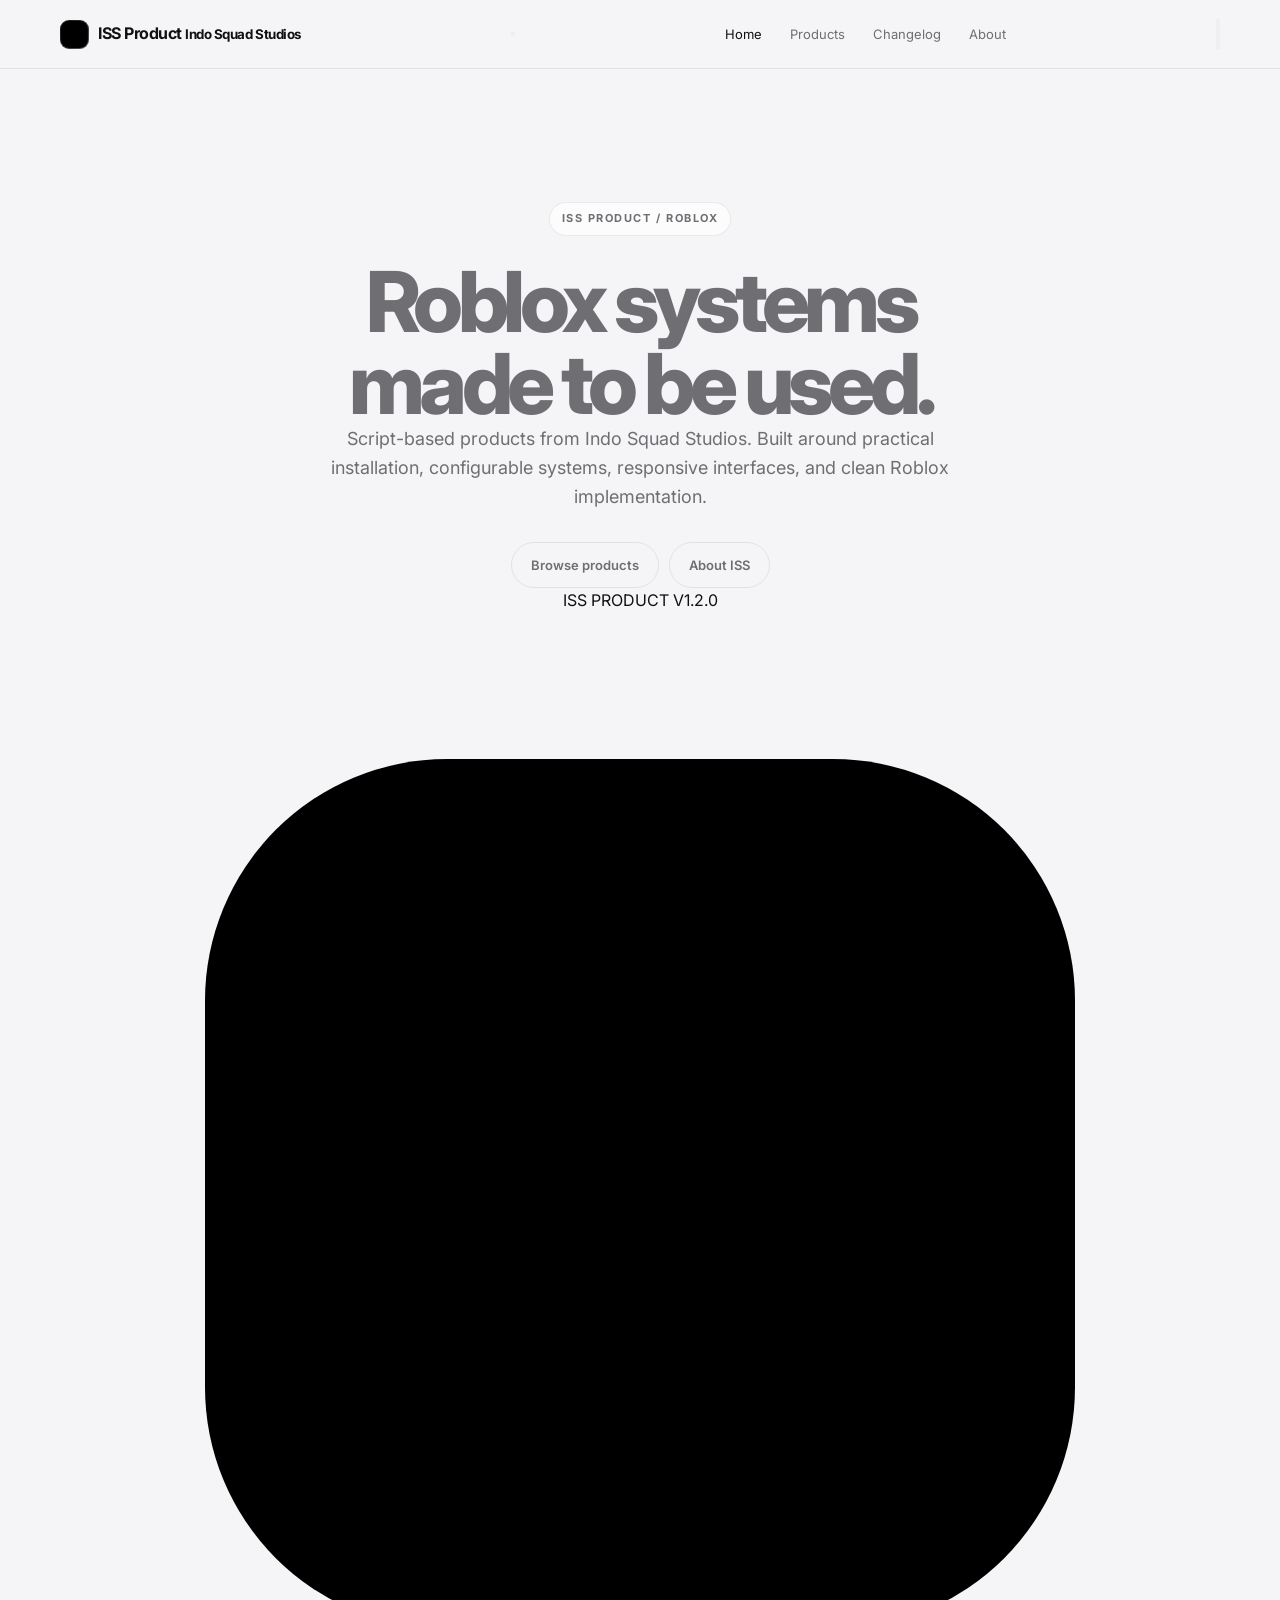
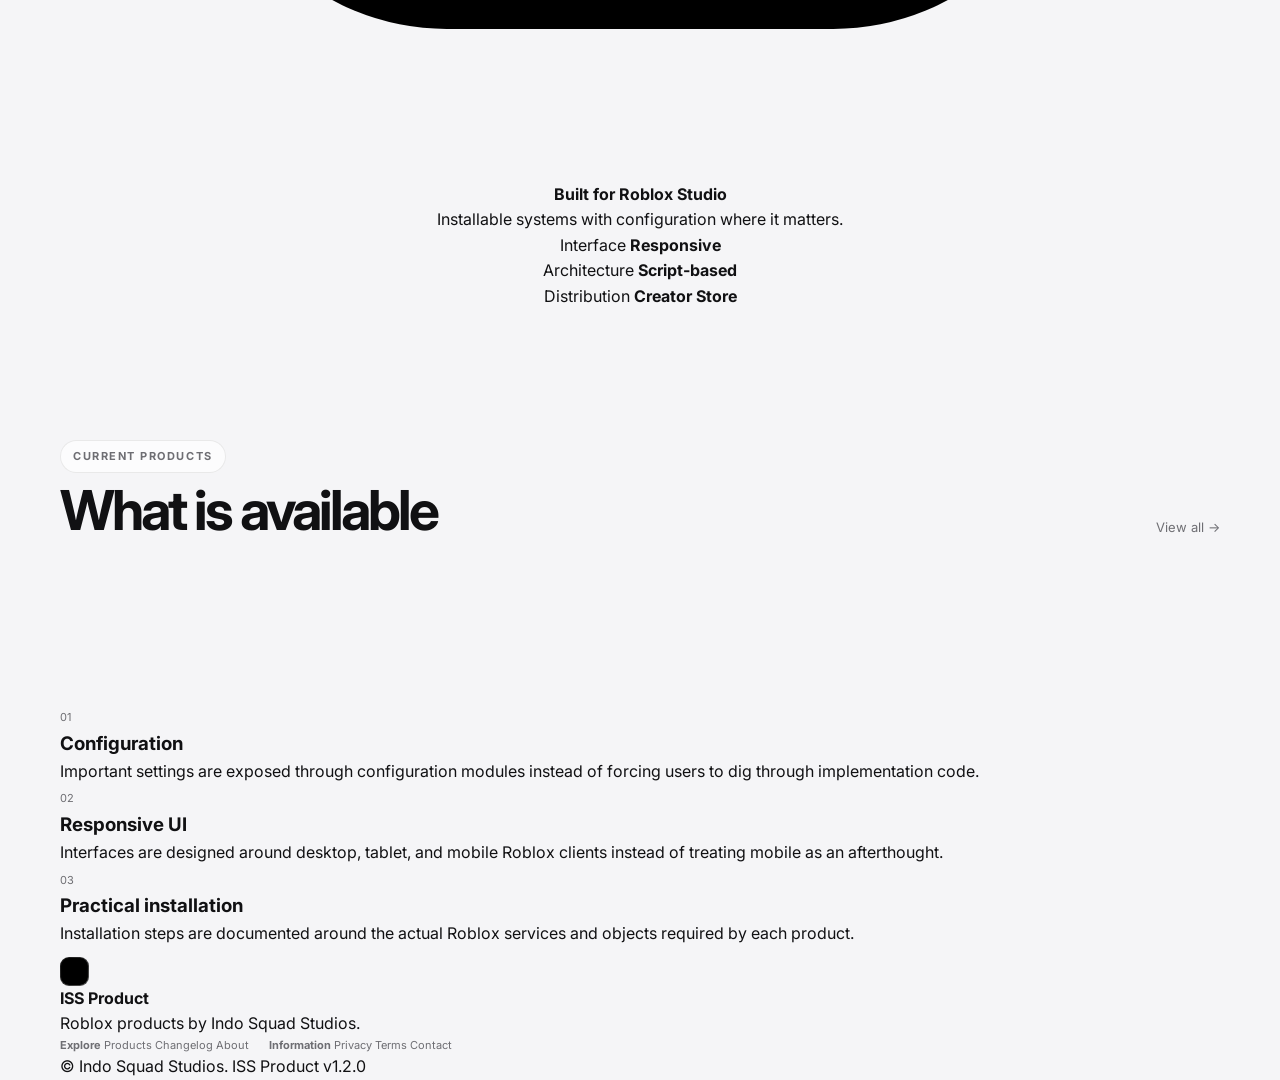
==== commit 5781b0ff: "Update index.html" ====
--- a/index.html
+++ b/index.html
@@ -1,549 +1,249 @@
 <!DOCTYPE html>
-<html lang="en">
+<html lang="id">
 <head>
-
-  <meta charset="UTF-8">
-  <meta name="viewport" content="width=device-width, initial-scale=1.0">
-
-  <meta
-    name="description"
-    content="ISS Product — digital products and tools by Indo Squad Studios."
-  >
-
-  <meta name="theme-color" content="#f5f5f7">
-
-  <title>ISS Product — Indo Squad Studios</title>
-
-  <link rel="icon" type="image/svg+xml" href="favicon.svg">
-
-  <link rel="preconnect" href="https://fonts.googleapis.com">
-  <link rel="preconnect" href="https://fonts.gstatic.com" crossorigin>
-
-  <link
-    href="https://fonts.googleapis.com/css2?family=Inter:wght@400;500;600;700;800&display=swap"
-    rel="stylesheet"
-  >
-
-  <link rel="stylesheet" href="css/style.css">
-  <link rel="stylesheet" href="css/responsive.css">
-
+    <meta charset="UTF-8">
+
+    <meta name="viewport" content="width=device-width, initial-scale=1.0">
+    <meta name="theme-color" content="#f4f1ea">
+
+    <title>ISS Product | Roblox Systems by Indo Squad Studios</title>
+    <meta
+        name="description"
+        content="ISS Product adalah kumpulan sistem Roblox buatan Indo Squad Studios, dengan fokus pada UI, scripting, dan pengalaman penggunaan yang praktis."
+    >
+
+    <meta property="og:type" content="website">
+    <meta property="og:title" content="ISS Product">
+    <meta property="og:description" content="Roblox systems by Indo Squad Studios.">
+    <meta property="og:image" content="og-image.svg">
+
+    <link rel="icon" type="image/svg+xml" href="favicon.svg">
+
+    <link rel="preconnect" href="https://fonts.googleapis.com">
+    <link rel="preconnect" href="https://fonts.gstatic.com" crossorigin>
+    <link
+        href="https://fonts.googleapis.com/css2?family=Inter:wght@400;500;600;700;800&display=swap"
+        rel="stylesheet"
+    >
+
+    <link rel="stylesheet" href="css/style.css">
+    <link rel="stylesheet" href="css/responsive.css">
 </head>
 
 <body>
 
 <header class="site-header">
-
-  <nav class="nav container">
-
-    <a class="brand" href="index.html" aria-label="ISS Product home">
-
-      <span class="brand-mark">
-        ISS
-      </span>
-
-      <span>
-        Product
-      </span>
-
-    </a>
-
-
-    <button
-      class="menu-toggle"
-      id="menuToggle"
-      aria-label="Toggle navigation"
-      aria-expanded="false"
-    >
-      <span></span>
-      <span></span>
-    </button>
-
-
-    <div class="nav-links" id="navLinks">
-
-      <a
-        class="active"
-        href="index.html"
-      >
-        Home
-      </a>
-
-      <a href="products.html">
-        Products
-      </a>
-
-      <a href="changelog.html">
-        Changelog
-      </a>
-
-      <a href="about.html">
-        About
-      </a>
-
-      <button
-        class="theme-toggle"
-        id="themeToggle"
-        aria-label="Toggle theme"
-      >
-        ☾
-      </button>
-
-    </div>
-
-  </nav>
-
+    <nav class="nav container">
+
+        <a href="index.html" class="brand" aria-label="ISS Product home">
+            <span class="brand-mark" aria-hidden="true">
+                <svg viewBox="0 0 40 40" role="img">
+                    <rect x="1.5" y="1.5" width="37" height="37" rx="11"></rect>
+                    <path d="M12 13h16M12 20h11M12 27h16"></path>
+                    <circle cx="27" cy="20" r="3"></circle>
+                </svg>
+            </span>
+            <span class="brand-text">
+                <strong>ISS Product</strong>
+                <small>Indo Squad Studios</small>
+            </span>
+        </a>
+
+        <button class="mobile-menu-button" type="button" aria-label="Open navigation" aria-expanded="false">
+            <span></span>
+            <span></span>
+        </button>
+
+        <div class="nav-links" id="site-navigation">
+            <a href="index.html" class="active">Home</a>
+            <a href="products.html">Products</a>
+            <a href="changelog.html">Changelog</a>
+            <a href="about.html">About</a>
+        </div>
+
+        <button class="theme-button" id="theme-toggle" type="button" aria-label="Toggle theme">
+            <svg viewBox="0 0 24 24" aria-hidden="true">
+                <path d="M12 3v2M12 19v2M4.22 4.22l1.42 1.42M18.36 18.36l1.42 1.42M3 12h2M19 12h2M4.22 19.78l1.42-1.42M18.36 5.64l1.42-1.42"></path>
+                <circle cx="12" cy="12" r="4"></circle>
+            </svg>
+        </button>
+
+    </nav>
 </header>
 
-
 <main>
 
-  <!-- HERO -->
-
-  <section class="hero container">
-
-    <div class="eyebrow">
-
-      <span class="status-dot"></span>
-
-      Indo Squad Studios
-
-    </div>
-
-
-    <h1>
-
-      Products made to<br>
-
-      <span class="gradient-text">
-        build better things.
-      </span>
-
-    </h1>
-
-
-    <p class="hero-copy">
-
-      ISS Product is the home for digital tools,
-      systems, and experiments created by
-      Indo Squad Studios.
-
-    </p>
-
-
-    <div class="hero-actions">
-
-      <a
-        class="button primary"
-        href="products.html"
-      >
-        Explore products
-
-        <span>
-          →
-        </span>
-
-      </a>
-
-
-      <a
-        class="button secondary"
-        href="about.html"
-      >
-        About ISS Product
-      </a>
-
-    </div>
-
-
-    <!-- PRODUCT WINDOW -->
-
-    <div class="hero-window glass">
-
-      <div class="window-bar">
-
-        <span></span>
-        <span></span>
-        <span></span>
-
-        <small>
-          iss-product / ecosystem
-        </small>
-
-      </div>
-
-
-      <div class="window-content">
-
+<section class="hero container">
+
+    <div class="hero-copy">
+        <p class="eyebrow">ISS PRODUCT / ROBLOX</p>
+
+        <h1>
+            Roblox systems
+            <span>made to be used.</span>
+        </h1>
+
+        <p class="hero-description">
+            Script-based products from Indo Squad Studios.
+            Built around practical installation, configurable systems,
+            responsive interfaces, and clean Roblox implementation.
+        </p>
+
+        <div class="hero-actions">
+            <a class="button button-primary" href="products.html">
+                Browse products
+            </a>
+
+            <a class="button button-secondary" href="about.html">
+                About ISS
+            </a>
+        </div>
+    </div>
+
+    <div class="hero-panel" aria-label="ISS Product overview">
+
+        <div class="panel-heading">
+            <span>ISS PRODUCT</span>
+            <span>V1.2.0</span>
+        </div>
+
+        <div class="panel-line"></div>
+
+        <div class="panel-main">
+            <div class="panel-icon">
+                <svg viewBox="0 0 48 48" aria-hidden="true">
+                    <rect x="6" y="6" width="36" height="36" rx="10"></rect>
+                    <path d="M15 18h18M15 24h12M15 30h18"></path>
+                </svg>
+            </div>
+
+            <div>
+                <strong>Built for Roblox Studio</strong>
+                <p>Installable systems with configuration where it matters.</p>
+            </div>
+        </div>
+
+        <div class="panel-details">
+            <div>
+                <span>Interface</span>
+                <strong>Responsive</strong>
+            </div>
+
+            <div>
+                <span>Architecture</span>
+                <strong>Script-based</strong>
+            </div>
+
+            <div>
+                <span>Distribution</span>
+                <strong>Creator Store</strong>
+            </div>
+        </div>
+
+    </div>
+
+</section>
+
+<section class="section container">
+
+    <div class="section-heading">
         <div>
-
-          <p class="mini-label">
-            ISS PRODUCT v1.1
-          </p>
-
-          <h2>
-            One place.<br>
-            Every product.
-          </h2>
-
-        </div>
-
-
-        <div class="mini-grid">
-
-          <div class="mini-card">
-
-            <b>
-              CustomChat
-            </b>
-
-            <span>
-              Roblox system
-            </span>
-
-          </div>
-
-
-          <div class="mini-card">
-
-            <b>
-              Main Menu
-            </b>
-
-            <span>
-              Roblox system
-            </span>
-
-          </div>
-
-        </div>
-
-      </div>
-
-    </div>
-
-  </section>
-
-
-  <!-- FEATURED -->
-
-  <section class="section container">
-
-    <div class="section-heading">
-
-      <div>
-
-        <p class="mini-label">
-          FEATURED PRODUCTS
-        </p>
-
-        <h2>
-          Built with purpose.
-        </h2>
-
-      </div>
-
-
-      <a
-        class="text-link"
-        href="products.html"
-      >
-        View all →
-      </a>
-
-    </div>
-
-
-    <div class="featured-stack">
-
-
-      <!-- CUSTOMCHAT -->
-
-      <article class="featured-card glass">
-
-        <div class="product-icon purple">
-          CC
-        </div>
-
-
-        <div class="featured-info">
-
-          <div class="badge">
-            ISS PRODUCT
-          </div>
-
-          <h3>
-            CustomChat
-          </h3>
-
-          <p>
-            Modern custom chat experience for Roblox,
-            built around a clean interface, responsive
-            layout, and configurable behavior.
-          </p>
-
-
-          <a
-            class="button small primary"
-            href="info.html?product=customchat"
-          >
-            View details
-          </a>
-
-        </div>
-
-
-        <div class="featured-meta">
-
-          <span>
-            ROBLOX
-          </span>
-
-          <strong>
-            v2.0.0
-          </strong>
-
-        </div>
-
-      </article>
-
-
-      <!-- MAIN MENU -->
-
-      <article class="featured-card glass">
-
-        <div class="product-icon blue">
-          MM
-        </div>
-
-
-        <div class="featured-info">
-
-          <div class="badge">
-            NEW PRODUCT
-          </div>
-
-          <h3>
-            Main Menu System
-          </h3>
-
-          <p>
-            Apple-inspired Roblox main menu system with
-            responsive controls, settings, credits,
-            transitions, toast notifications, and
-            server-authoritative handling.
-          </p>
-
-
-          <a
-            class="button small primary"
-            href="info.html?product=main-menu"
-          >
-            View details
-          </a>
-
-        </div>
-
-
-        <div class="featured-meta">
-
-          <span>
-            ROBLOX
-          </span>
-
-          <strong>
-            New
-          </strong>
-
-        </div>
-
-      </article>
-
-
-    </div>
-
-  </section>
-
-
-  <!-- PRINCIPLES -->
-
-  <section class="section soft-section">
-
-    <div class="container">
-
-      <div class="center-heading">
-
-        <p class="mini-label">
-          WHY ISS PRODUCT
-        </p>
-
-        <h2>
-          Small details.<br>
-          Big difference.
-        </h2>
-
-        <p>
-          Every product is designed around usability,
-          clarity, and a polished experience.
-        </p>
-
-      </div>
-
-
-      <div class="feature-grid">
-
-        <div class="feature-card">
-
-          <span class="feature-number">
-            01
-          </span>
-
-          <h3>
-            Clean by default
-          </h3>
-
-          <p>
-            Interfaces stay focused so the important
-            stuff is easy to find.
-          </p>
-
-        </div>
-
-
-        <div class="feature-card">
-
-          <span class="feature-number">
-            02
-          </span>
-
-          <h3>
-            Made to evolve
-          </h3>
-
-          <p>
-            Products are structured for updates,
-            improvements, and new features.
-          </p>
-
-        </div>
-
-
-        <div class="feature-card">
-
-          <span class="feature-number">
-            03
-          </span>
-
-          <h3>
-            Built with care
-          </h3>
-
-          <p>
-            From interaction details to layout,
-            polish matters at every level.
-          </p>
-
-        </div>
-
-      </div>
-
-    </div>
-
-  </section>
-
-
-  <!-- CTA -->
-
-  <section class="cta container">
-
-    <div class="cta-card">
-
-      <p class="mini-label">
-        ISS PRODUCT v1.1
-      </p>
-
-      <h2>
-        There's more<br>
-        on the way.
-      </h2>
-
-      <p>
-        New products, updates, and experiments
-        will continue to become part of the ecosystem.
-      </p>
-
-      <a
-        class="button primary"
-        href="changelog.html"
-      >
-        See the changelog →
-      </a>
-
-    </div>
-
-  </section>
+            <p class="eyebrow">CURRENT PRODUCTS</p>
+            <h2>What is available</h2>
+        </div>
+
+        <a class="text-link" href="products.html">
+            View all
+            <span aria-hidden="true">→</span>
+        </a>
+    </div>
+
+    <div class="product-preview-grid" id="featured-products"></div>
+
+</section>
+
+<section class="section section-border container">
+
+    <div class="plain-feature-grid">
+
+        <article>
+            <span class="feature-number">01</span>
+            <h3>Configuration</h3>
+            <p>
+                Important settings are exposed through configuration modules
+                instead of forcing users to dig through implementation code.
+            </p>
+        </article>
+
+        <article>
+            <span class="feature-number">02</span>
+            <h3>Responsive UI</h3>
+            <p>
+                Interfaces are designed around desktop, tablet, and mobile
+                Roblox clients instead of treating mobile as an afterthought.
+            </p>
+        </article>
+
+        <article>
+            <span class="feature-number">03</span>
+            <h3>Practical installation</h3>
+            <p>
+                Installation steps are documented around the actual Roblox
+                services and objects required by each product.
+            </p>
+        </article>
+
+    </div>
+
+</section>
 
 </main>
 
-
-<footer class="footer">
-
-  <div class="container footer-inner">
-
-    <div>
-
-      <a
-        class="brand"
-        href="index.html"
-      >
-
-        <span class="brand-mark">
-          ISS
-        </span>
-
-        <span>
-          Product
-        </span>
-
-      </a>
-
-      <p>
-        Part of Indo Squad Studios.
-      </p>
-
-    </div>
-
-
-    <div class="footer-links">
-
-      <a href="products.html">
-        Products
-      </a>
-
-      <a href="changelog.html">
-        Changelog
-      </a>
-
-      <a href="about.html">
-        About
-      </a>
-
-    </div>
-
-
-    <p class="copyright">
-
-      ©
-      <span class="year"></span>
-      Indo Squad Studios
-
-    </p>
-
-  </div>
-
+<footer class="site-footer">
+    <div class="container footer-grid">
+
+        <div class="footer-brand">
+            <div class="footer-brand-row">
+                <span class="brand-mark small" aria-hidden="true">
+                    <svg viewBox="0 0 40 40">
+                        <rect x="1.5" y="1.5" width="37" height="37" rx="11"></rect>
+                        <path d="M12 13h16M12 20h11M12 27h16"></path>
+                        <circle cx="27" cy="20" r="3"></circle>
+                    </svg>
+                </span>
+
+                <strong>ISS Product</strong>
+            </div>
+
+            <p>Roblox products by Indo Squad Studios.</p>
+        </div>
+
+        <div class="footer-links">
+            <div>
+                <strong>Explore</strong>
+                <a href="products.html">Products</a>
+                <a href="changelog.html">Changelog</a>
+                <a href="about.html">About</a>
+            </div>
+
+            <div>
+                <strong>Information</strong>
+                <a href="privacy.html">Privacy</a>
+                <a href="terms.html">Terms</a>
+                <a href="contact.html">Contact</a>
+            </div>
+        </div>
+
+    </div>
+
+    <div class="container footer-bottom">
+        <span>© <span data-current-year></span> Indo Squad Studios.</span>
+        <span>ISS Product v1.2.0</span>
+    </div>
 </footer>
 
-
 <script src="js/main.js"></script>
+<script src="js/products.js"></script>
 
 </body>
 </html>
--- a/css/style.css
+++ b/css/style.css
@@ -1,43 +1,80 @@
 :root {
+
   --bg: #f5f5f7;
-  --surface: rgba(255, 255, 255, 0.72);
+
+  --surface: rgba(
+    255,
+    255,
+    255,
+    0.72
+  );
+
   --surface-solid: #ffffff;
 
   --text: #111113;
+
   --muted: #6e6e73;
 
-  --line: rgba(0, 0, 0, 0.08);
+  --line: rgba(
+    0,
+    0,
+    0,
+    0.08
+  );
 
   --accent: #6d5dfc;
+
   --accent-2: #8e7cff;
 
   --shadow:
-    0 24px 70px rgba(0, 0, 0, 0.08);
+    0 24px 70px
+    rgba(0, 0, 0, 0.08);
 
   --radius: 28px;
 
   --max: 1160px;
+
 }
 
 
 [data-theme="dark"] {
+
   --bg: #09090b;
-  --surface: rgba(25, 25, 29, 0.72);
+
+  --surface:
+    rgba(
+      25,
+      25,
+      29,
+      0.72
+    );
+
   --surface-solid: #18181c;
 
   --text: #f5f5f7;
+
   --muted: #a1a1aa;
 
-  --line: rgba(255, 255, 255, 0.09);
+  --line:
+    rgba(
+      255,
+      255,
+      255,
+      0.09
+    );
 
   --shadow:
-    0 24px 70px rgba(0, 0, 0, 0.3);
+    0 24px 70px
+    rgba(0, 0, 0, 0.3);
+
 }
 
 
 * {
   box-sizing: border-box;
+
   margin: 0;
+
   padding: 0;
 }
 
@@ -48,6 +85,7 @@
 
 
 body {
+
   font-family:
     Inter,
     -apple-system,
@@ -56,18 +94,21 @@
     sans-serif;
 
   background: var(--bg);
+
   color: var(--text);
 
   line-height: 1.6;
 
   transition:
-    background 0.25s ease,
-    color 0.25s ease;
+    background .25s ease,
+    color .25s ease;
+
 }
 
 
 a {
   color: inherit;
+
   text-decoration: none;
 }
 
@@ -79,20 +120,29 @@
 
 
 .container {
-  width: min(
-    calc(100% - 48px),
-    var(--max)
-  );
+
+  width:
+    min(
+      calc(100% - 48px),
+      var(--max)
+    );
 
   margin-inline: auto;
-}
-
-
-/* NAVBAR */
+
+}
+
+
+/* =========================
+   NAVIGATION
+========================= */
+
 
 .site-header {
+
   position: sticky;
+
   top: 0;
+
   z-index: 20;
 
   background:
@@ -102,39 +152,56 @@
       transparent
     );
 
-  backdrop-filter: blur(22px);
-  -webkit-backdrop-filter: blur(22px);
-
-  border-bottom: 1px solid var(--line);
+  backdrop-filter:
+    blur(22px);
+
+  -webkit-backdrop-filter:
+    blur(22px);
+
+  border-bottom:
+    1px solid var(--line);
+
 }
 
 
 .nav {
+
   height: 68px;
 
   display: flex;
+
   align-items: center;
-  justify-content: space-between;
+
+  justify-content:
+    space-between;
+
 }
 
 
 .brand {
+
   display: inline-flex;
+
   align-items: center;
 
   gap: 9px;
 
   font-weight: 700;
 
-  letter-spacing: -0.03em;
+  letter-spacing:
+    -.03em;
+
 }
 
 
 .brand-mark {
+
   width: 29px;
+
   height: 29px;
 
   display: grid;
+
   place-items: center;
 
   border-radius: 9px;
@@ -143,7 +210,10 @@
 
   font-size: 9px;
 
-  letter-spacing: -0.04em;
+  font-weight: 800;
+
+  letter-spacing:
+    -.04em;
 
   background:
     linear-gradient(
@@ -151,11 +221,14 @@
       #111,
       #555
     );
+
 }
 
 
 .nav-links {
+
   display: flex;
+
   align-items: center;
 
   gap: 28px;
@@ -163,37 +236,49 @@
   font-size: 13px;
 
   color: var(--muted);
+
 }
 
 
 .nav-links a {
-  transition: color 0.2s;
+
+  transition:
+    color .2s ease;
+
 }
 
 
 .nav-links a:hover,
 .nav-links a.active {
+
   color: var(--text);
+
 }
 
 
 .theme-toggle {
+
   width: 34px;
+
   height: 34px;
 
-  border: 1px solid var(--line);
+  border:
+    1px solid var(--line);
 
   border-radius: 50%;
 
-  background: var(--surface);
+  background:
+    var(--surface);
 
   color: var(--text);
 
   cursor: pointer;
+
 }
 
 
 .menu-toggle {
+
   display: none;
 
   border: 0;
@@ -201,16 +286,20 @@
   background: none;
 
   width: 38px;
+
   height: 38px;
 
   cursor: pointer;
+
 }
 
 
 .menu-toggle span {
+
   display: block;
 
   width: 20px;
+
   height: 2px;
 
   background: var(--text);
@@ -218,31 +307,32 @@
   margin: 5px auto;
 
   border-radius: 4px;
-}
-
-
-/* HERO */
-
-.hero {
-  padding-top: 105px;
-
-  text-align: center;
-}
+
+}
+
+
+/* =========================
+   COMMON
+========================= */
 
 
 .eyebrow,
 .mini-label {
+
   font-size: 11px;
 
   font-weight: 700;
 
-  letter-spacing: 0.14em;
+  letter-spacing:
+    .14em;
 
   color: var(--muted);
+
 }
 
 
 .eyebrow {
+
   display: inline-flex;
 
   align-items: center;
@@ -251,16 +341,21 @@
 
   padding: 7px 12px;
 
-  border: 1px solid var(--line);
+  border:
+    1px solid var(--line);
 
   border-radius: 99px;
 
-  background: var(--surface);
+  background:
+    var(--surface);
+
 }
 
 
 .status-dot {
+
   width: 7px;
+
   height: 7px;
 
   border-radius: 50%;
@@ -269,12 +364,160 @@
 
   box-shadow:
     0 0 0 4px
-    rgba(52, 199, 89, 0.12);
+    rgba(
+      52,
+      199,
+      89,
+      .12
+    );
+
+}
+
+
+.gradient-text {
+
+  background:
+    linear-gradient(
+      90deg,
+      #5c4ee8,
+      #a08fff
+    );
+
+  -webkit-background-clip: text;
+
+  background-clip: text;
+
+  color: transparent;
+
+}
+
+
+.glass {
+
+  background:
+    var(--surface);
+
+  border:
+    1px solid var(--line);
+
+  box-shadow:
+    var(--shadow);
+
+  backdrop-filter:
+    blur(18px);
+
+  -webkit-backdrop-filter:
+    blur(18px);
+
+}
+
+
+/* =========================
+   BUTTONS
+========================= */
+
+
+.button {
+
+  display: inline-flex;
+
+  align-items: center;
+
+  justify-content: center;
+
+  gap: 12px;
+
+  padding: 12px 19px;
+
+  border-radius: 99px;
+
+  font-size: 13px;
+
+  font-weight: 600;
+
+  border:
+    1px solid var(--line);
+
+  transition:
+    transform .2s ease,
+    box-shadow .2s ease;
+
+}
+
+
+.button:hover {
+
+  transform:
+    translateY(-2px);
+
+  box-shadow:
+    0 10px 25px
+    rgba(
+      0,
+      0,
+      0,
+      .09
+    );
+
+}
+
+
+.button.primary {
+
+  background:
+    var(--text);
+
+  color:
+    var(--bg);
+
+  border-color:
+    var(--text);
+
+}
+
+
+.button.secondary {
+
+  background:
+    var(--surface);
+
+}
+
+
+.button.small {
+
+  padding:
+    10px 15px;
+
+  margin-top:
+    18px;
+
+  font-size:
+    12px;
+
+}
+
+
+/* =========================
+   HERO
+========================= */
+
+
+.hero {
+
+  padding-top:
+    105px;
+
+  text-align:
+    center;
+
 }
 
 
 .hero h1 {
-  margin-top: 25px;
+
+  margin-top:
+    25px;
 
   font-size:
     clamp(
@@ -283,275 +526,296 @@
       84px
     );
 
-  line-height: 0.98;
-
-  letter-spacing: -0.065em;
-
-  font-weight: 800;
-}
-
-
-.gradient-text {
-  background:
-    linear-gradient(
-      90deg,
-      #5c4ee8,
-      #a08fff
-    );
-
-  -webkit-background-clip: text;
-  background-clip: text;
-
-  color: transparent;
+  line-height:
+    .98;
+
+  letter-spacing:
+    -.065em;
+
+  font-weight:
+    800;
+
 }
 
 
 .hero-copy {
-  max-width: 650px;
-
-  margin: 28px auto 0;
-
-  font-size: 18px;
-
-  color: var(--muted);
+
+  max-width:
+    650px;
+
+  margin:
+    28px auto 0;
+
+  font-size:
+    18px;
+
+  color:
+    var(--muted);
+
 }
 
 
 .hero-actions {
-  display: flex;
-
-  justify-content: center;
-
-  gap: 10px;
-
-  margin-top: 30px;
-
-  flex-wrap: wrap;
-}
-
-
-/* BUTTON */
-
-.button {
-  display: inline-flex;
-
-  align-items: center;
-  justify-content: center;
-
-  gap: 12px;
-
-  padding: 12px 19px;
-
-  border-radius: 99px;
-
-  font-size: 13px;
-
-  font-weight: 600;
-
-  border: 1px solid var(--line);
-
-  transition:
-    transform 0.2s,
-    box-shadow 0.2s;
-}
-
-
-.button:hover {
-  transform: translateY(-2px);
-
-  box-shadow:
-    0 10px 25px
-    rgba(0, 0, 0, 0.09);
-}
-
-
-.button.primary {
-  background: var(--text);
-
-  color: var(--bg);
-
-  border-color: var(--text);
-}
-
-
-.button.secondary {
-  background: var(--surface);
-}
-
-
-.button.small {
-  padding: 10px 15px;
-
-  margin-top: 18px;
-
-  font-size: 12px;
-}
-
-
-/* GLASS */
-
-.glass {
-  background: var(--surface);
-
-  border: 1px solid var(--line);
-
-  box-shadow: var(--shadow);
-
-  backdrop-filter: blur(18px);
-  -webkit-backdrop-filter: blur(18px);
-}
-
-
-/* HERO WINDOW */
+
+  display:
+    flex;
+
+  justify-content:
+    center;
+
+  gap:
+    10px;
+
+  margin-top:
+    30px;
+
+  flex-wrap:
+    wrap;
+
+}
+
+
+/* =========================
+   WINDOW
+========================= */
+
 
 .hero-window {
-  max-width: 900px;
-
-  margin: 75px auto 0;
-
-  border-radius: var(--radius);
-
-  overflow: hidden;
-
-  text-align: left;
+
+  max-width:
+    900px;
+
+  margin:
+    75px auto 0;
+
+  border-radius:
+    var(--radius);
+
+  overflow:
+    hidden;
+
+  text-align:
+    left;
+
 }
 
 
 .window-bar {
-  height: 42px;
-
-  display: flex;
-
-  align-items: center;
-
-  gap: 7px;
-
-  padding: 0 16px;
-
-  border-bottom: 1px solid var(--line);
+
+  height:
+    42px;
+
+  display:
+    flex;
+
+  align-items:
+    center;
+
+  gap:
+    7px;
+
+  padding:
+    0 16px;
+
+  border-bottom:
+    1px solid var(--line);
+
 }
 
 
 .window-bar > span {
-  width: 9px;
-  height: 9px;
-
-  border-radius: 50%;
-
-  background: var(--muted);
-
-  opacity: 0.35;
+
+  width:
+    9px;
+
+  height:
+    9px;
+
+  border-radius:
+    50%;
+
+  background:
+    var(--muted);
+
+  opacity:
+    .35;
+
 }
 
 
 .window-bar small {
-  margin-left: 10px;
-
-  color: var(--muted);
-
-  font-size: 10px;
+
+  margin-left:
+    10px;
+
+  color:
+    var(--muted);
+
+  font-size:
+    10px;
+
 }
 
 
 .window-content {
-  min-height: 310px;
-
-  padding: 52px;
-
-  display: flex;
-
-  align-items: flex-end;
-
-  justify-content: space-between;
-
-  gap: 30px;
+
+  min-height:
+    310px;
+
+  padding:
+    52px;
+
+  display:
+    flex;
+
+  align-items:
+    flex-end;
+
+  justify-content:
+    space-between;
+
+  gap:
+    30px;
 
   background:
     radial-gradient(
       circle at 75% 30%,
-      rgba(120, 100, 255, 0.18),
+      rgba(
+        120,
+        100,
+        255,
+        .18
+      ),
       transparent 34%
     );
+
 }
 
 
 .window-content h2 {
-  font-size: 42px;
-
-  line-height: 1;
-
-  letter-spacing: -0.055em;
-
-  margin-top: 12px;
+
+  font-size:
+    42px;
+
+  line-height:
+    1;
+
+  letter-spacing:
+    -.055em;
+
+  margin-top:
+    12px;
+
 }
 
 
 .mini-grid {
-  display: grid;
+
+  display:
+    grid;
 
   grid-template-columns:
     repeat(2, 145px);
 
-  gap: 10px;
+  gap:
+    10px;
+
 }
 
 
 .mini-card {
-  padding: 18px;
-
-  min-height: 100px;
-
-  border: 1px solid var(--line);
-
-  border-radius: 18px;
-
-  background: rgba(255, 255, 255, 0.04);
+
+  padding:
+    18px;
+
+  min-height:
+    100px;
+
+  border:
+    1px solid var(--line);
+
+  border-radius:
+    18px;
+
+  background:
+    rgba(
+      255,
+      255,
+      255,
+      .04
+    );
+
 }
 
 
 .mini-card b,
 .mini-card span {
-  display: block;
+
+  display:
+    block;
+
 }
 
 
 .mini-card b {
-  font-size: 12px;
+
+  font-size:
+    12px;
+
 }
 
 
 .mini-card span {
-  font-size: 10px;
-
-  color: var(--muted);
-
-  margin-top: 7px;
-}
-
-
-/* SECTIONS */
+
+  font-size:
+    10px;
+
+  color:
+    var(--muted);
+
+  margin-top:
+    7px;
+
+}
+
+
+/* =========================
+   SECTIONS
+========================= */
+
 
 .section {
-  padding-top: 130px;
-
-  padding-bottom: 10px;
+
+  padding-top:
+    130px;
+
+  padding-bottom:
+    10px;
+
 }
 
 
 .section-heading {
-  display: flex;
-
-  justify-content: space-between;
-
-  align-items: end;
-
-  margin-bottom: 25px;
+
+  display:
+    flex;
+
+  justify-content:
+    space-between;
+
+  align-items:
+    end;
+
+  margin-bottom:
+    25px;
+
 }
 
 
 .section-heading h2,
 .center-heading h2,
 .about-copy h2 {
+
   font-size:
     clamp(
       34px,
@@ -559,189 +823,309 @@
       55px
     );
 
-  letter-spacing: -0.055em;
-
-  line-height: 1.02;
-
-  margin-top: 9px;
+  letter-spacing:
+    -.055em;
+
+  line-height:
+    1.02;
+
+  margin-top:
+    9px;
+
 }
 
 
 .text-link {
-  font-size: 13px;
-
-  color: var(--muted);
-}
-
-
-/* FEATURED */
+
+  font-size:
+    13px;
+
+  color:
+    var(--muted);
+
+}
+
+
+/* =========================
+   FEATURED
+========================= */
+
+
+.featured-stack {
+
+  display:
+    grid;
+
+  gap:
+    16px;
+
+}
+
 
 .featured-card {
-  border-radius: var(--radius);
-
-  padding: 38px;
-
-  display: grid;
+
+  border-radius:
+    var(--radius);
+
+  padding:
+    38px;
+
+  display:
+    grid;
 
   grid-template-columns:
     auto 1fr auto;
 
-  align-items: center;
-
-  gap: 28px;
+  align-items:
+    center;
+
+  gap:
+    28px;
+
 }
 
 
 .product-icon {
-  width: 60px;
-  height: 60px;
-
-  border-radius: 18px;
-
-  display: grid;
-  place-items: center;
-
-  font-weight: 800;
-
-  letter-spacing: -0.06em;
-
-  color: white;
-
-  flex: 0 0 auto;
+
+  width:
+    60px;
+
+  height:
+    60px;
+
+  border-radius:
+    18px;
+
+  display:
+    grid;
+
+  place-items:
+    center;
+
+  font-weight:
+    800;
+
+  letter-spacing:
+    -.06em;
+
+  color:
+    white;
+
+  flex:
+    0 0 auto;
+
+}
+
+
+.product-icon.large {
+
+  width:
+    82px;
+
+  height:
+    82px;
+
+  border-radius:
+    24px;
+
+  font-size:
+    24px;
+
 }
 
 
 .product-icon.purple {
+
   background:
     linear-gradient(
       145deg,
       #6e5cf6,
       #9b89ff
     );
+
 }
 
 
 .product-icon.blue {
+
   background:
     linear-gradient(
       145deg,
       #247cff,
       #5eb4ff
     );
+
 }
 
 
 .product-icon.gray {
+
   background:
     linear-gradient(
       145deg,
       #555,
       #888
     );
+
 }
 
 
 .badge {
-  display: inline-block;
-
-  font-size: 9px;
-
-  font-weight: 700;
-
-  letter-spacing: 0.12em;
-
-  color: var(--accent);
+
+  display:
+    inline-block;
+
+  font-size:
+    9px;
+
+  font-weight:
+    700;
+
+  letter-spacing:
+    .12em;
+
+  color:
+    var(--accent);
+
 }
 
 
 .featured-info h3 {
-  font-size: 29px;
-
-  letter-spacing: -0.04em;
-
-  margin-top: 3px;
+
+  font-size:
+    29px;
+
+  letter-spacing:
+    -.04em;
+
+  margin-top:
+    3px;
+
 }
 
 
 .featured-info p {
-  max-width: 650px;
-
-  color: var(--muted);
-
-  font-size: 14px;
+
+  max-width:
+    650px;
+
+  color:
+    var(--muted);
+
+  font-size:
+    14px;
+
 }
 
 
 .featured-meta {
-  text-align: right;
-
-  font-size: 10px;
-
-  color: var(--muted);
+
+  text-align:
+    right;
+
+  font-size:
+    10px;
+
+  color:
+    var(--muted);
+
 }
 
 
 .featured-meta strong {
-  display: block;
-
-  margin-top: 5px;
-
-  color: var(--text);
-
-  font-size: 11px;
-}
-
-
-/* SOFT SECTION */
+
+  display:
+    block;
+
+  margin-top:
+    5px;
+
+  color:
+    var(--text);
+
+  font-size:
+    11px;
+
+}
+
+
+/* =========================
+   FEATURE GRID
+========================= */
+
 
 .soft-section {
-  margin-top: 130px;
-
-  padding-top: 120px;
-
-  padding-bottom: 120px;
-
-  background: var(--surface);
-
-  border-block: 1px solid var(--line);
+
+  margin-top:
+    130px;
+
+  padding-top:
+    120px;
+
+  padding-bottom:
+    120px;
+
+  background:
+    var(--surface);
+
+  border-block:
+    1px solid var(--line);
+
 }
 
 
 .center-heading {
-  text-align: center;
-
-  max-width: 650px;
+
+  text-align:
+    center;
+
+  max-width:
+    650px;
 
   margin:
     0 auto 50px;
+
 }
 
 
 .center-heading > p:last-child {
-  color: var(--muted);
-
-  margin-top: 20px;
+
+  color:
+    var(--muted);
+
+  margin-top:
+    20px;
+
 }
 
 
 .feature-grid {
-  display: grid;
+
+  display:
+    grid;
 
   grid-template-columns:
     repeat(3, 1fr);
 
-  gap: 16px;
+  gap:
+    16px;
+
 }
 
 
 .feature-card {
-  min-height: 230px;
-
-  padding: 28px;
-
-  border: 1px solid var(--line);
-
-  border-radius: 24px;
+
+  min-height:
+    230px;
+
+  padding:
+    28px;
+
+  border:
+    1px solid var(--line);
+
+  border-radius:
+    24px;
 
   background:
     color-mix(
@@ -749,49 +1133,75 @@
       var(--surface-solid) 55%,
       transparent
     );
+
 }
 
 
 .feature-number {
-  font-size: 11px;
-
-  color: var(--muted);
+
+  font-size:
+    11px;
+
+  color:
+    var(--muted);
+
 }
 
 
 .feature-card h3 {
-  margin-top: 75px;
-
-  font-size: 19px;
-
-  letter-spacing: -0.03em;
+
+  margin-top:
+    75px;
+
+  font-size:
+    19px;
+
+  letter-spacing:
+    -.03em;
+
 }
 
 
 .feature-card p {
-  color: var(--muted);
-
-  font-size: 13px;
-
-  margin-top: 8px;
-}
-
-
-/* CTA */
+
+  color:
+    var(--muted);
+
+  font-size:
+    13px;
+
+  margin-top:
+    8px;
+
+}
+
+
+/* =========================
+   CTA
+========================= */
+
 
 .cta {
-  padding-top: 130px;
-
-  padding-bottom: 130px;
+
+  padding-top:
+    130px;
+
+  padding-bottom:
+    130px;
+
 }
 
 
 .cta-card {
-  border-radius: var(--radius);
-
-  padding: 65px;
-
-  text-align: center;
+
+  border-radius:
+    var(--radius);
+
+  padding:
+    65px;
+
+  text-align:
+    center;
 
   background:
     linear-gradient(
@@ -800,40 +1210,65 @@
       #33313b
     );
 
-  color: white;
-
-  overflow: hidden;
-
-  position: relative;
+  color:
+    white;
+
+  overflow:
+    hidden;
+
+  position:
+    relative;
+
 }
 
 
 .cta-card::before {
-  content: "";
-
-  position: absolute;
-
-  width: 400px;
-  height: 400px;
-
-  border-radius: 50%;
-
-  background:
-    rgba(130, 110, 255, 0.2);
-
-  filter: blur(70px);
-
-  top: -240px;
-  right: -80px;
+
+  content:
+    "";
+
+  position:
+    absolute;
+
+  width:
+    400px;
+
+  height:
+    400px;
+
+  border-radius:
+    50%;
+
+  background:
+    rgba(
+      130,
+      110,
+      255,
+      .2
+    );
+
+  filter:
+    blur(70px);
+
+  top:
+    -240px;
+
+  right:
+    -80px;
+
 }
 
 
 .cta-card > * {
-  position: relative;
+
+  position:
+    relative;
+
 }
 
 
 .cta-card h2 {
+
   font-size:
     clamp(
       42px,
@@ -841,91 +1276,139 @@
       65px
     );
 
-  line-height: 0.98;
-
-  letter-spacing: -0.06em;
-
-  margin: 12px 0 20px;
+  line-height:
+    .98;
+
+  letter-spacing:
+    -.06em;
+
+  margin:
+    12px 0 20px;
+
 }
 
 
 .cta-card > p:not(.mini-label) {
-  color: #b7b7bd;
-
-  max-width: 450px;
+
+  color:
+    #b7b7bd;
+
+  max-width:
+    450px;
 
   margin:
     auto auto 25px;
 
-  font-size: 14px;
+  font-size:
+    14px;
+
 }
 
 
 .cta-card .button.primary {
-  background: white;
-
-  color: #111;
-
-  border-color: white;
-}
-
-
-/* FOOTER */
+
+  background:
+    white;
+
+  color:
+    #111;
+
+  border-color:
+    white;
+
+}
+
+
+/* =========================
+   FOOTER
+========================= */
+
 
 .footer {
-  border-top: 1px solid var(--line);
-
-  padding: 45px 0;
+
+  border-top:
+    1px solid var(--line);
+
+  padding:
+    45px 0;
+
 }
 
 
 .footer-inner {
-  display: grid;
+
+  display:
+    grid;
 
   grid-template-columns:
     1fr auto auto;
 
-  align-items: center;
-
-  gap: 40px;
+  align-items:
+    center;
+
+  gap:
+    40px;
+
 }
 
 
 .footer p {
-  color: var(--muted);
-
-  font-size: 11px;
-
-  margin-top: 8px;
+
+  color:
+    var(--muted);
+
+  font-size:
+    11px;
+
+  margin-top:
+    8px;
+
 }
 
 
 .footer-links {
-  display: flex;
-
-  gap: 20px;
-
-  font-size: 11px;
-
-  color: var(--muted);
+
+  display:
+    flex;
+
+  gap:
+    20px;
+
+  font-size:
+    11px;
+
+  color:
+    var(--muted);
+
 }
 
 
 .copyright {
-  margin-top: 0 !important;
-}
-
-
-/* PAGE HERO */
+
+  margin-top:
+    0 !important;
+
+}
+
+
+/* =========================
+   PAGE HERO
+========================= */
+
 
 .page-hero {
-  padding-top: 105px;
-
-  padding-bottom: 40px;
+
+  padding-top:
+    105px;
+
+  padding-bottom:
+    40px;
+
 }
 
 
 .page-hero h1 {
+
   font-size:
     clamp(
       52px,
@@ -933,501 +1416,921 @@
       88px
     );
 
-  line-height: 0.95;
-
-  letter-spacing: -0.07em;
-
-  margin-top: 12px;
+  line-height:
+    .95;
+
+  letter-spacing:
+    -.07em;
+
+  margin-top:
+    12px;
+
 }
 
 
 .page-hero > p:last-child {
-  max-width: 620px;
-
-  color: var(--muted);
-
-  margin-top: 22px;
-
-  font-size: 17px;
-}
-
-
-/* PRODUCTS */
+
+  max-width:
+    620px;
+
+  color:
+    var(--muted);
+
+  margin-top:
+    22px;
+
+  font-size:
+    17px;
+
+}
+
+
+/* =========================
+   PRODUCTS
+========================= */
+
 
 .product-toolbar {
-  display: flex;
-
-  align-items: center;
-
-  justify-content: space-between;
-
-  gap: 20px;
-
-  margin-bottom: 28px;
+
+  display:
+    flex;
+
+  align-items:
+    center;
+
+  justify-content:
+    space-between;
+
+  gap:
+    20px;
+
+  margin-bottom:
+    28px;
+
 }
 
 
 .filters {
-  display: flex;
-
-  gap: 7px;
-
-  flex-wrap: wrap;
+
+  display:
+    flex;
+
+  gap:
+    7px;
+
+  flex-wrap:
+    wrap;
+
 }
 
 
 .filter {
-  border: 1px solid var(--line);
-
-  background: transparent;
-
-  color: var(--muted);
-
-  border-radius: 99px;
-
-  padding: 8px 13px;
-
-  cursor: pointer;
-
-  font-size: 11px;
+
+  border:
+    1px solid var(--line);
+
+  background:
+    transparent;
+
+  color:
+    var(--muted);
+
+  border-radius:
+    99px;
+
+  padding:
+    8px 13px;
+
+  cursor:
+    pointer;
+
+  font-size:
+    11px;
+
 }
 
 
 .filter.active {
-  background: var(--text);
-
-  color: var(--bg);
-
-  border-color: var(--text);
+
+  background:
+    var(--text);
+
+  color:
+    var(--bg);
+
+  border-color:
+    var(--text);
+
 }
 
 
 .search-box {
-  display: flex;
-
-  align-items: center;
-
-  gap: 8px;
-
-  width: 220px;
-
-  border: 1px solid var(--line);
-
-  background: var(--surface);
-
-  border-radius: 99px;
-
-  padding: 9px 13px;
-
-  color: var(--muted);
+
+  display:
+    flex;
+
+  align-items:
+    center;
+
+  gap:
+    8px;
+
+  width:
+    220px;
+
+  border:
+    1px solid var(--line);
+
+  background:
+    var(--surface);
+
+  border-radius:
+    99px;
+
+  padding:
+    9px 13px;
+
+  color:
+    var(--muted);
+
 }
 
 
 .search-box input {
-  width: 100%;
-
-  border: 0;
-
-  outline: 0;
-
-  background: transparent;
-
-  color: var(--text);
-
-  font-size: 11px;
+
+  width:
+    100%;
+
+  border:
+    0;
+
+  outline:
+    0;
+
+  background:
+    transparent;
+
+  color:
+    var(--text);
+
+  font-size:
+    11px;
+
 }
 
 
 .products-grid {
-  display: grid;
+
+  display:
+    grid;
 
   grid-template-columns:
     repeat(3, 1fr);
 
-  gap: 16px;
+  gap:
+    16px;
+
 }
 
 
 .product-card {
-  padding: 28px;
-
-  border-radius: 24px;
-
-  min-height: 310px;
-
-  display: flex;
-
-  flex-direction: column;
+
+  padding:
+    28px;
+
+  border-radius:
+    24px;
+
+  min-height:
+    350px;
+
+  display:
+    flex;
+
+  flex-direction:
+    column;
 
   transition:
-    transform 0.2s,
-    opacity 0.2s;
+    transform .2s ease,
+    opacity .2s ease;
+
 }
 
 
 .product-card:hover {
-  transform: translateY(-4px);
+
+  transform:
+    translateY(-4px);
+
 }
 
 
 .product-top {
-  display: flex;
-
-  justify-content: space-between;
-
-  align-items: start;
+
+  display:
+    flex;
+
+  justify-content:
+    space-between;
+
+  align-items:
+    start;
+
 }
 
 
 .product-card .product-icon {
-  width: 52px;
-  height: 52px;
-
-  border-radius: 15px;
+
+  width:
+    52px;
+
+  height:
+    52px;
+
+  border-radius:
+    15px;
+
 }
 
 
 .status {
-  font-size: 9px;
-
-  padding: 5px 8px;
-
-  border-radius: 99px;
-
-  background:
-    rgba(255, 159, 10, 0.12);
-
-  color: #b76b00;
+
+  font-size:
+    9px;
+
+  padding:
+    5px 8px;
+
+  border-radius:
+    99px;
+
+  background:
+    rgba(
+      255,
+      159,
+      10,
+      .12
+    );
+
+  color:
+    #b76b00;
+
 }
 
 
 .status.live {
-  background:
-    rgba(52, 199, 89, 0.12);
-
-  color: #248a3d;
+
+  background:
+    rgba(
+      52,
+      199,
+      89,
+      .12
+    );
+
+  color:
+    #248a3d;
+
 }
 
 
 .product-category {
-  font-size: 9px;
-
-  font-weight: 700;
-
-  letter-spacing: 0.13em;
-
-  color: var(--muted);
-
-  margin-top: 35px;
+
+  font-size:
+    9px;
+
+  font-weight:
+    700;
+
+  letter-spacing:
+    .13em;
+
+  color:
+    var(--muted);
+
+  margin-top:
+    35px;
+
 }
 
 
 .product-card h2 {
-  font-size: 24px;
-
-  letter-spacing: -0.045em;
-
-  margin-top: 3px;
+
+  font-size:
+    24px;
+
+  letter-spacing:
+    -.045em;
+
+  margin-top:
+    3px;
+
 }
 
 
 .product-card > p:not(.product-category) {
-  font-size: 12px;
-
-  color: var(--muted);
-
-  margin-top: 7px;
+
+  font-size:
+    12px;
+
+  color:
+    var(--muted);
+
+  margin-top:
+    7px;
+
+}
+
+
+.product-tags {
+
+  display:
+    flex;
+
+  flex-wrap:
+    wrap;
+
+  gap:
+    5px;
+
+  margin-top:
+    17px;
+
+}
+
+
+.product-tags span {
+
+  padding:
+    5px 8px;
+
+  border:
+    1px solid var(--line);
+
+  border-radius:
+    99px;
+
+  color:
+    var(--muted);
+
+  font-size:
+    9px;
+
 }
 
 
 .product-bottom {
-  margin-top: auto;
-
-  padding-top: 25px;
-
-  display: flex;
-
-  justify-content: space-between;
-
-  font-size: 10px;
-
-  color: var(--muted);
+
+  margin-top:
+    auto;
+
+  padding-top:
+    25px;
+
+  display:
+    flex;
+
+  justify-content:
+    space-between;
+
+  font-size:
+    10px;
+
+  color:
+    var(--muted);
+
 }
 
 
 .product-bottom a {
-  color: var(--text);
+
+  color:
+    var(--text);
+
 }
 
 
 .empty-state {
-  text-align: center;
-
-  padding: 60px;
-
-  color: var(--muted);
-}
-
-
-/* DETAILS */
-
-.detail-panel {
-  border-radius: var(--radius);
-
-  padding: 45px;
-
-  display: grid;
+
+  text-align:
+    center;
+
+  padding:
+    60px;
+
+  color:
+    var(--muted);
+
+}
+
+
+/* =========================
+   PRODUCT INFO
+========================= */
+
+
+.product-detail-hero {
+
+  padding-top:
+    70px;
+
+  padding-bottom:
+    30px;
+
+}
+
+
+.back-link {
+
+  display:
+    inline-block;
+
+  font-size:
+    12px;
+
+  color:
+    var(--muted);
+
+  margin-bottom:
+    45px;
+
+  transition:
+    color .2s ease;
+
+}
+
+
+.back-link:hover {
+
+  color:
+    var(--text);
+
+}
+
+
+.detail-hero-grid {
+
+  display:
+    grid;
 
   grid-template-columns:
-    1fr 360px;
-
-  gap: 50px;
-}
-
-
-.detail-panel h2 {
-  font-size: 42px;
-
-  letter-spacing: -0.055em;
-
-  margin-top: 8px;
-}
-
-
-.detail-panel > div:first-child > p:last-child {
-  color: var(--muted);
-
-  max-width: 620px;
-
-  margin-top: 15px;
-}
-
-
-.detail-list > div {
-  display: flex;
-
-  justify-content: space-between;
-
-  padding: 14px 0;
-
-  border-bottom: 1px solid var(--line);
-
-  font-size: 11px;
-}
-
-
-.detail-list span {
-  color: var(--muted);
-}
-
-
-/* CHANGELOG */
+    1fr 350px;
+
+  gap:
+    70px;
+
+  align-items:
+    center;
+
+}
+
+
+.detail-label {
+
+  margin-top:
+    28px;
+
+}
+
+
+.detail-hero-grid h1 {
+
+  font-size:
+    clamp(
+      48px,
+      7vw,
+      76px
+    );
+
+  line-height:
+    .96;
+
+  letter-spacing:
+    -.07em;
+
+  margin-top:
+    9px;
+
+}
+
+
+.detail-lead {
+
+  max-width:
+    700px;
+
+  color:
+    var(--muted);
+
+  font-size:
+    16px;
+
+  margin-top:
+    23px;
+
+}
+
+
+.detail-actions {
+
+  display:
+    flex;
+
+  gap:
+    10px;
+
+  margin-top:
+    28px;
+
+  flex-wrap:
+    wrap;
+
+}
+
+
+.product-overview {
+
+  border-radius:
+    var(--radius);
+
+  padding:
+    24px;
+
+}
+
+
+.product-overview > div {
+
+  display:
+    flex;
+
+  justify-content:
+    space-between;
+
+  align-items:
+    center;
+
+  padding:
+    15px 0;
+
+  border-bottom:
+    1px solid var(--line);
+
+  font-size:
+    11px;
+
+}
+
+
+.product-overview > div:last-child {
+
+  border-bottom:
+    0;
+
+}
+
+
+.product-overview span {
+
+  color:
+    var(--muted);
+
+}
+
+
+.product-overview strong {
+
+  color:
+    var(--text);
+
+}
+
+
+/* =========================
+   CHANGELOG
+========================= */
+
 
 .timeline {
-  max-width: 850px;
-
-  margin: auto;
-
-  position: relative;
+
+  max-width:
+    850px;
+
+  margin:
+    auto;
+
+  position:
+    relative;
+
 }
 
 
 .timeline::before {
-  content: "";
-
-  position: absolute;
-
-  left: 8px;
-
-  top: 0;
-
-  bottom: 0;
-
-  width: 1px;
-
-  background: var(--line);
+
+  content:
+    "";
+
+  position:
+    absolute;
+
+  left:
+    8px;
+
+  top:
+    0;
+
+  bottom:
+    0;
+
+  width:
+    1px;
+
+  background:
+    var(--line);
+
 }
 
 
 .timeline-item {
-  position: relative;
-
-  padding-left: 45px;
-
-  padding-bottom: 65px;
+
+  position:
+    relative;
+
+  padding-left:
+    45px;
+
+  padding-bottom:
+    65px;
+
 }
 
 
 .timeline-dot {
-  position: absolute;
-
-  left: 3px;
-
-  top: 3px;
-
-  width: 11px;
-  height: 11px;
-
-  border-radius: 50%;
-
-  background: var(--text);
+
+  position:
+    absolute;
+
+  left:
+    3px;
+
+  top:
+    3px;
+
+  width:
+    11px;
+
+  height:
+    11px;
+
+  border-radius:
+    50%;
+
+  background:
+    var(--text);
 
   box-shadow:
     0 0 0 5px var(--bg);
+
 }
 
 
 .timeline-date {
-  font-size: 11px;
-
-  font-weight: 700;
-
-  color: var(--muted);
-
-  margin-bottom: 12px;
+
+  font-size:
+    11px;
+
+  font-weight:
+    700;
+
+  color:
+    var(--muted);
+
+  margin-bottom:
+    12px;
+
 }
 
 
 .timeline-content {
-  border-radius: 24px;
-
-  padding: 30px;
+
+  border-radius:
+    24px;
+
+  padding:
+    30px;
+
 }
 
 
 .version {
-  display: inline-block;
-
-  font-size: 10px;
-
-  font-weight: 700;
-
-  color: var(--accent);
+
+  display:
+    inline-block;
+
+  font-size:
+    10px;
+
+  font-weight:
+    700;
+
+  color:
+    var(--accent);
+
 }
 
 
 .timeline-content h2 {
-  font-size: 25px;
-
-  letter-spacing: -0.04em;
-
-  margin-top: 5px;
+
+  font-size:
+    25px;
+
+  letter-spacing:
+    -.04em;
+
+  margin-top:
+    5px;
+
 }
 
 
 .timeline-content p,
 .timeline-content li {
-  color: var(--muted);
-
-  font-size: 13px;
+
+  color:
+    var(--muted);
+
+  font-size:
+    13px;
+
 }
 
 
 .timeline-content ul {
+
   margin:
     15px 0 0 18px;
-}
-
-
-/* ABOUT */
+
+}
+
+
+/* =========================
+   ABOUT
+========================= */
+
 
 .about-grid {
-  display: grid;
+
+  display:
+    grid;
 
   grid-template-columns:
-    1.2fr 0.8fr;
-
-  gap: 70px;
-
-  align-items: center;
+    1.2fr .8fr;
+
+  gap:
+    70px;
+
+  align-items:
+    center;
+
 }
 
 
 .about-copy > p:not(.mini-label) {
-  color: var(--muted);
-
-  max-width: 650px;
-
-  margin-top: 20px;
-
-  font-size: 14px;
+
+  color:
+    var(--muted);
+
+  max-width:
+    650px;
+
+  margin-top:
+    20px;
+
+  font-size:
+    14px;
+
 }
 
 
 .about-stat {
-  border-radius: var(--radius);
-
-  display: grid;
+
+  border-radius:
+    var(--radius);
+
+  display:
+    grid;
 
   grid-template-columns:
     1fr 1fr;
 
-  overflow: hidden;
+  overflow:
+    hidden;
+
 }
 
 
 .about-stat div {
-  padding: 34px 28px;
-
-  border: 1px solid var(--line);
+
+  padding:
+    34px 28px;
+
+  border:
+    1px solid var(--line);
+
 }
 
 
 .about-stat strong {
-  display: block;
-
-  font-size: 28px;
-
-  letter-spacing: -0.04em;
+
+  display:
+    block;
+
+  font-size:
+    28px;
+
+  letter-spacing:
+    -.04em;
+
 }
 
 
 .about-stat span {
-  font-size: 10px;
-
-  color: var(--muted);
-}
-
-
-/* ANIMATION */
-
-@media (prefers-reduced-motion: no-preference) {
+
+  font-size:
+    10px;
+
+  color:
+    var(--muted);
+
+}
+
+
+/* =========================
+   ANIMATION
+========================= */
+
+
+@media (
+  prefers-reduced-motion: no-preference
+) {
 
   .hero > *,
   .page-hero > *,
   .product-card,
-  .feature-card {
+  .feature-card,
+  .product-detail-hero {
 
     animation:
-      rise 0.65s both;
+      rise .65s both;
+
   }
 
 
   .hero > *:nth-child(2) {
-    animation-delay: 0.06s;
+
+    animation-delay:
+      .06s;
+
   }
 
 
   .hero > *:nth-child(3) {
-    animation-delay: 0.12s;
+
+    animation-delay:
+      .12s;
+
   }
 
 
   .hero > *:nth-child(4) {
-    animation-delay: 0.18s;
+
+    animation-delay:
+      .18s;
+
   }
 
 
   @keyframes rise {
 
     from {
-      opacity: 0;
-      transform: translateY(14px);
+
+      opacity:
+        0;
+
+      transform:
+        translateY(14px);
+
     }
 
+
     to {
-      opacity: 1;
-      transform: translateY(0);
+
+      opacity:
+        1;
+
+      transform:
+        translateY(0);
+
     }
 
   }
--- a/css/responsive.css
+++ b/css/responsive.css
@@ -0,0 +1,420 @@
+@media (max-width: 800px) {
+
+  .container {
+
+    width:
+      min(
+        calc(100% - 32px),
+        var(--max)
+      );
+
+  }
+
+
+  /* NAV */
+
+  .nav {
+
+    height:
+      62px;
+
+  }
+
+
+  .menu-toggle {
+
+    display:
+      block;
+
+  }
+
+
+  .nav-links {
+
+    display:
+      none;
+
+    position:
+      absolute;
+
+    top:
+      62px;
+
+    left:
+      16px;
+
+    right:
+      16px;
+
+    padding:
+      12px;
+
+    flex-direction:
+      column;
+
+    align-items:
+      stretch;
+
+    gap:
+      4px;
+
+    background:
+      var(--surface-solid);
+
+    border:
+      1px solid var(--line);
+
+    border-radius:
+      20px;
+
+    box-shadow:
+      var(--shadow);
+
+  }
+
+
+  .nav-links.open {
+
+    display:
+      flex;
+
+  }
+
+
+  .nav-links a {
+
+    padding:
+      12px;
+
+  }
+
+
+  .theme-toggle {
+
+    align-self:
+      flex-start;
+
+    margin:
+      5px 8px;
+
+  }
+
+
+  /* HERO */
+
+  .hero {
+
+    padding-top:
+      75px;
+
+  }
+
+
+  .hero h1 {
+
+    font-size:
+      clamp(
+        44px,
+        14vw,
+        68px
+      );
+
+  }
+
+
+  .hero-copy {
+
+    font-size:
+      15px;
+
+  }
+
+
+  .hero-window {
+
+    margin-top:
+      55px;
+
+  }
+
+
+  .window-content {
+
+    padding:
+      30px;
+
+    min-height:
+      390px;
+
+    display:
+      block;
+
+  }
+
+
+  .window-content h2 {
+
+    font-size:
+      35px;
+
+  }
+
+
+  .mini-grid {
+
+    margin-top:
+      35px;
+
+    grid-template-columns:
+      1fr 1fr;
+
+  }
+
+
+  /* SECTIONS */
+
+  .section {
+
+    padding-top:
+      90px;
+
+  }
+
+
+  .section-heading {
+
+    align-items:
+      start;
+
+  }
+
+
+  .section-heading h2 {
+
+    font-size:
+      37px;
+
+  }
+
+
+  /* FEATURED */
+
+  .featured-card {
+
+    grid-template-columns:
+      auto 1fr;
+
+    padding:
+      27px;
+
+  }
+
+
+  .featured-meta {
+
+    grid-column:
+      2;
+
+    text-align:
+      left;
+
+  }
+
+
+  .feature-grid,
+  .products-grid {
+
+    grid-template-columns:
+      1fr;
+
+  }
+
+
+  .soft-section {
+
+    margin-top:
+      90px;
+
+    padding-top:
+      90px;
+
+    padding-bottom:
+      90px;
+
+  }
+
+
+  .cta {
+
+    padding-top:
+      90px;
+
+    padding-bottom:
+      90px;
+
+  }
+
+
+  .cta-card {
+
+    padding:
+      45px 25px;
+
+  }
+
+
+  /* FOOTER */
+
+  .footer-inner {
+
+    grid-template-columns:
+      1fr;
+
+    gap:
+      20px;
+
+  }
+
+
+  .footer-links {
+
+    flex-wrap:
+      wrap;
+
+  }
+
+
+  .copyright {
+
+    margin-top:
+      0 !important;
+
+  }
+
+
+  /* PAGE HERO */
+
+  .page-hero {
+
+    padding-top:
+      75px;
+
+  }
+
+
+  /* PRODUCTS */
+
+  .product-toolbar {
+
+    flex-direction:
+      column;
+
+    align-items:
+      stretch;
+
+  }
+
+
+  .search-box {
+
+    width:
+      100%;
+
+  }
+
+
+  /* PRODUCT INFO */
+
+  .product-detail-hero {
+
+    padding-top:
+      55px;
+
+  }
+
+
+  .detail-hero-grid {
+
+    grid-template-columns:
+      1fr;
+
+    gap:
+      35px;
+
+  }
+
+
+  .detail-hero-grid h1 {
+
+    font-size:
+      clamp(
+        45px,
+        13vw,
+        65px
+      );
+
+  }
+
+
+  .product-overview {
+
+    width:
+      100%;
+
+  }
+
+
+  .product-icon.large {
+
+    width:
+      70px;
+
+    height:
+      70px;
+
+    border-radius:
+      20px;
+
+    font-size:
+      20px;
+
+  }
+
+
+  /* ABOUT */
+
+  .about-grid {
+
+    grid-template-columns:
+      1fr;
+
+    gap:
+      35px;
+
+    padding-left:
+      0;
+
+    padding-right:
+      0;
+
+  }
+
+
+  .about-stat {
+
+    width:
+      100%;
+
+  }
+
+
+  /* TIMELINE */
+
+  .timeline-item {
+
+    padding-left:
+      32px;
+
+  }
+
+}
